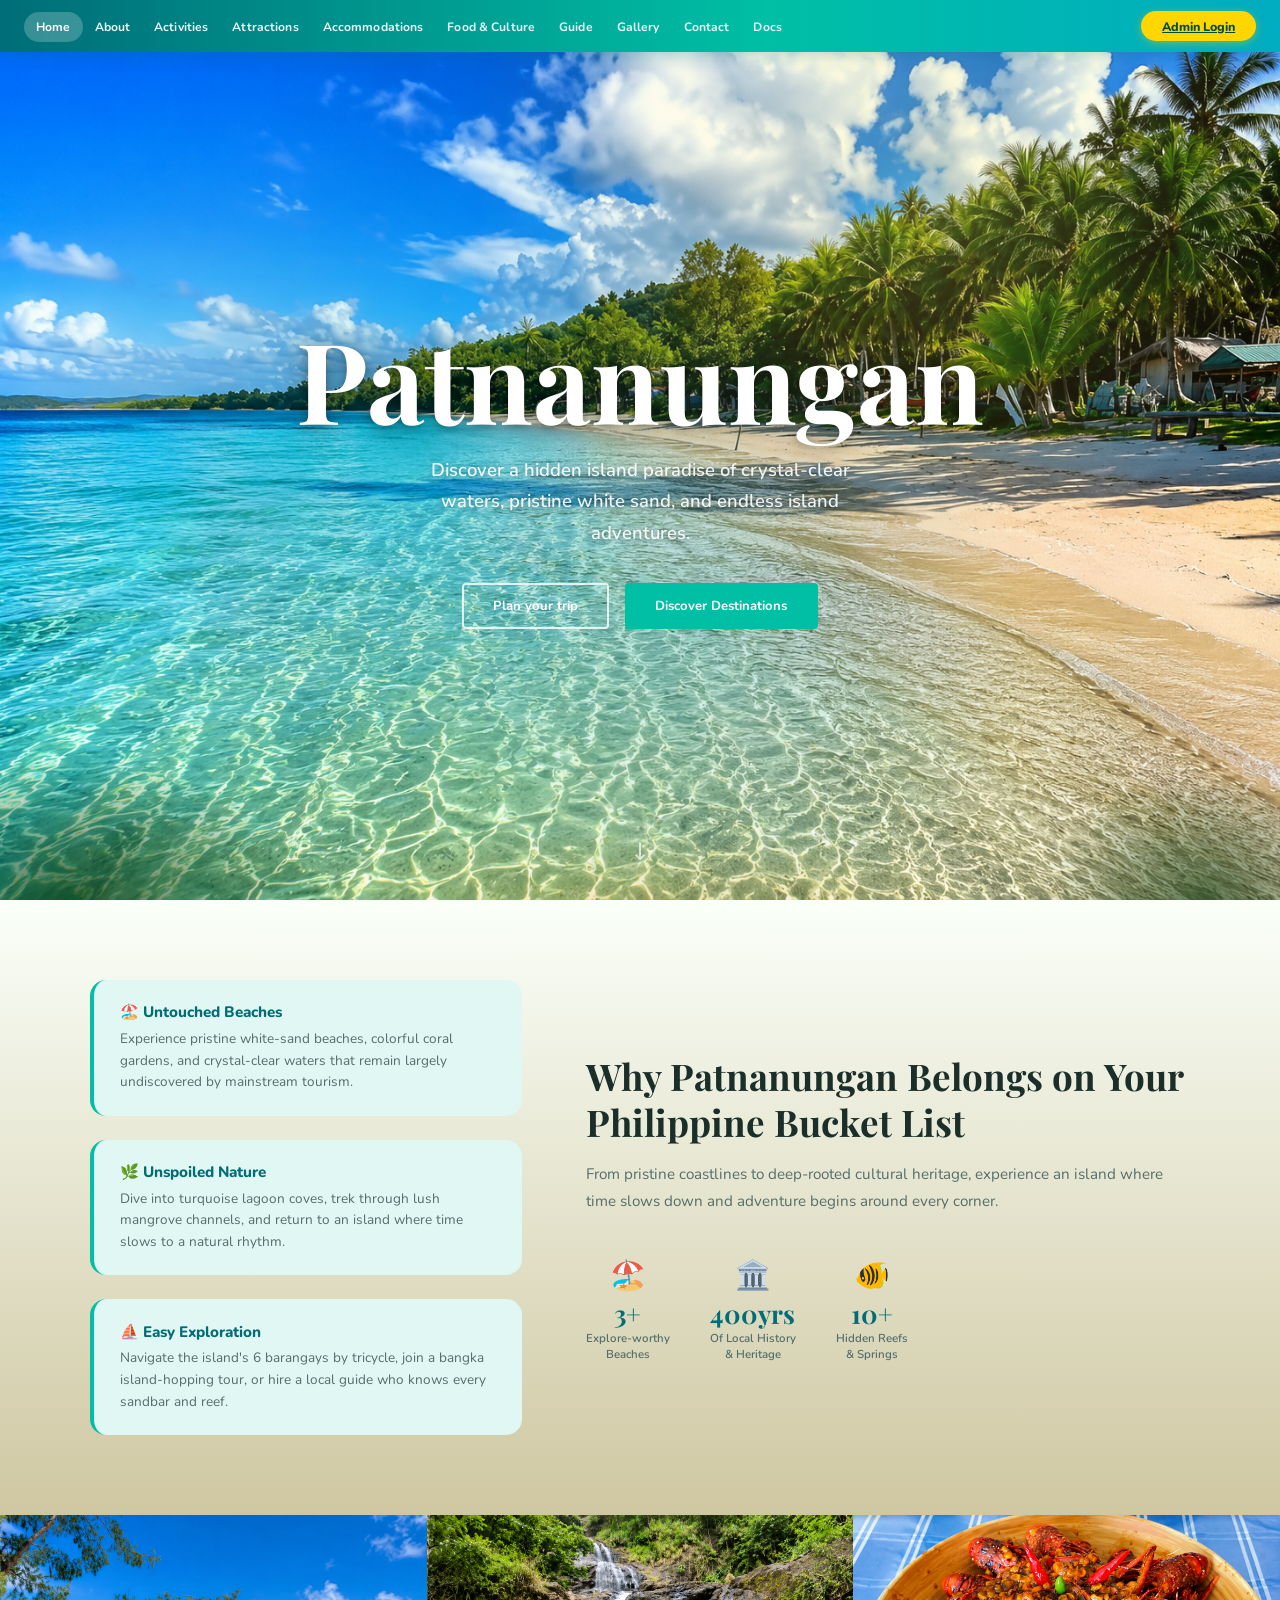
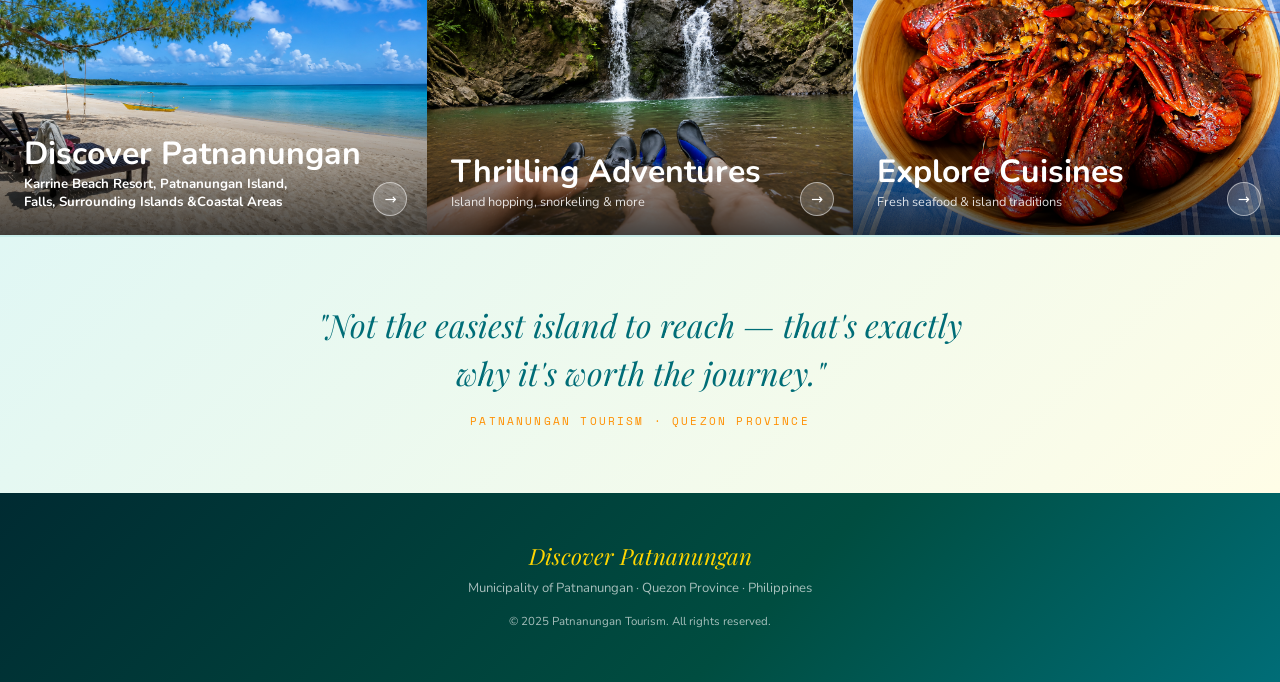
==== patnanungan_site/index.html @ b3466522 "first commit" ====
<!DOCTYPE html>
<html lang="en">
<head>
<meta charset="UTF-8">
<meta name="viewport" content="width=device-width, initial-scale=1.0">
<title>Discover Patnanungan — Island Paradise of Quezon</title>
<link rel="preconnect" href="https://fonts.googleapis.com">
<link href="https://fonts.googleapis.com/css2?family=Playfair+Display:ital,wght@0,400;0,700;1,400&family=Nunito:wght@400;600;700;800&family=Space+Mono:wght@400;700&display=swap" rel="stylesheet">
<link rel="stylesheet" href="css/style.css">
<style>
body { padding-top: 0; }

/* HERO */
.hero {
  position: relative; height: 100vh; min-height: 560px;
  overflow: hidden; display: flex; align-items: center; justify-content: center;
}
.hero-bg {
  position: absolute; inset: 0;
  background-image: url("assets/patnanunganheader.png");
  background-size: cover;
  background-position: center;
  background-repeat: no-repeat;
}
.hero-bg::before {
  content: ''; position: absolute; bottom: 0; left: 0; right: 0; height: 42%;
  background:
    radial-gradient(ellipse 28% 55% at 6% 100%, rgba(5,50,10,0.75) 0%, transparent 70%),
    radial-gradient(ellipse 18% 48% at 94% 100%, rgba(5,50,10,0.65) 0%, transparent 70%),
    radial-gradient(ellipse 50% 30% at 50% 100%, rgba(255,152,0,0.18) 0%, transparent 60%);
}
.hero-bg::after {
  content: ''; position: absolute; inset: 0;
  background:
    radial-gradient(circle at 72% 18%, rgba(255,230,100,0.28) 0%, transparent 38%),
    radial-gradient(circle at 28% 50%, rgba(0,200,180,0.15) 0%, transparent 42%),
    radial-gradient(circle at 55% 70%, rgba(0,150,220,0.20) 0%, transparent 35%);
}
.hero-content {
  position: relative; z-index: 2; text-align: center; color: #fff;
  padding: 2rem; margin-top: 52px;
}
.hero-content h1 {
  font-family: var(--ff-disp); font-size: clamp(3rem,9vw,7rem);
  font-weight: 700; line-height: 1; margin-bottom: 1.2rem;
  text-shadow: 0 4px 32px rgba(0,0,0,0.45), 0 2px 8px rgba(0,0,0,0.3);
}
.hero-content p {
  font-size: clamp(0.95rem,2vw,1.15rem); font-weight: 600;
  color: rgba(255,255,255,0.9); max-width: 480px;
  margin: 0 auto 2.2rem; line-height: 1.7;
  text-shadow: 0 1px 8px rgba(0,0,0,0.4);
}
.hero-btns { display: flex; gap: 1rem; justify-content: center; flex-wrap: wrap; }
.btn-outline {
  background: transparent; color: #fff; border: 2px solid rgba(255,255,255,0.8);
  font-family: var(--ff-body); font-weight: 700; font-size: 0.82rem;
  padding: 0.75rem 1.8rem; border-radius: 4px; cursor: pointer;
  text-decoration: none; display: inline-block; transition: background 0.2s;
}
.btn-outline:hover { background: rgba(255,255,255,0.15); }
.btn-fill {
  background: var(--primary); color: #fff; border: 2px solid var(--primary);
  font-family: var(--ff-body); font-weight: 700; font-size: 0.82rem;
  padding: 0.75rem 1.8rem; border-radius: 4px; cursor: pointer;
  text-decoration: none; display: inline-block; transition: background 0.2s, transform 0.2s;
}
.btn-fill:hover { background: #007a68; transform: translateY(-2px); }
.hero-arrow {
  position: absolute; bottom: 2rem; left: 50%; transform: translateX(-50%);
  z-index: 3; color: rgba(255,255,255,0.7); font-size: 1.5rem;
  animation: bounce 2s ease-in-out infinite;
}
@keyframes bounce { 0%,100%{transform:translateX(-50%) translateY(0)} 50%{transform:translateX(-50%) translateY(8px)} }

/* WHY SECTION */
.why-section { background: linear-gradient(180deg,#FAFFF9 0%,#cfc7a1 100%); padding: 5rem 2rem; }
.why-inner { max-width: 1100px; margin: 0 auto; display: grid; grid-template-columns: 1fr 1.4fr; gap: 4rem; align-items: center; }
@media(max-width:760px){.why-inner{grid-template-columns:1fr;}}
.why-features { display: flex; flex-direction: column; gap: 1.5rem; }
.why-feature {
  background: var(--primary-lt); border-radius: var(--r);
  padding: 1.4rem 1.6rem; border-left: 4px solid var(--primary);
  transition: transform 0.2s, box-shadow 0.2s;
}
.why-feature:hover { transform: translateX(4px); box-shadow: var(--shadow); }
.why-feature h4 { font-weight: 800; font-size: 0.95rem; color: var(--primary-dk); margin-bottom: 0.35rem; }
.why-feature p { font-size: 0.85rem; color: var(--muted); line-height: 1.6; }
.why-right h2 { font-family: var(--ff-disp); font-size: clamp(1.6rem,3.5vw,2.3rem); color: var(--text); margin-bottom: 1rem; line-height: 1.25; }
.why-right > p { font-size: 0.95rem; color: var(--muted); line-height: 1.8; margin-bottom: 2.5rem; }
.why-stats { display: flex; gap: 2.5rem; flex-wrap: wrap; }
.why-stat { text-align: center; }
.why-stat-icon { font-size: 1.8rem; margin-bottom: 0.4rem; }
.why-stat-num { font-family: var(--ff-disp); font-weight: 700; font-size: 1.6rem; color: var(--primary-dk); line-height: 1; }
.why-stat-lbl { font-size: 0.72rem; color: var(--muted); margin-top: 0.2rem; font-weight: 600; }

/* FEATURE CARDS ROW */
.feature-row { display: grid; grid-template-columns: repeat(3,1fr); }
@media(max-width:640px){.feature-row{grid-template-columns:1fr;}}
.feat-card { position: relative; overflow: hidden; aspect-ratio: 4/3; cursor: pointer; }
.feat-card:nth-child(1) .feat-bg { background: linear-gradient(160deg,#006994 0%,#00B4D8 100%); }
.feat-card:nth-child(2) .feat-bg { background: linear-gradient(160deg,#1B5E20 0%,#43A047 100%); }
.feat-card:nth-child(3) .feat-bg { background: linear-gradient(160deg,#E65100 0%,#FF8F00 100%); }
.feat-bg { position: absolute; inset: 0; display: flex; align-items: center; justify-content: center; font-size: 5rem; transition: transform 0.4s; }
.feat-card:hover .feat-bg { transform: scale(1.06); }
.feat-label { position: absolute; bottom: 0; left: 0; right: 0; padding: 2.5rem 1.5rem 1.5rem; background: linear-gradient(transparent,rgba(0,0,0,0.72)); color: #fff; }
.feat-label h3 { font-family: var(--ff-disp); font-size: 1.3rem; margin-bottom: 0.3rem; }
.feat-label p { font-size: 0.8rem; opacity: 0.85; }
.feat-arrow { position: absolute; bottom: 1.2rem; right: 1.2rem; width: 34px; height: 34px; background: rgba(255,255,255,0.2); border: 1px solid rgba(255,255,255,0.5); border-radius: 50%; display: flex; align-items: center; justify-content: center; font-size: 0.9rem; color: #fff; transition: background 0.2s; }
.feat-card:hover .feat-arrow { background: var(--primary); border-color: var(--primary); }

/* SLOGAN */
.slogan-band { background: linear-gradient(135deg,#E0F7F4 0%,#FFFDE7 100%); padding: 4rem 2rem; text-align: center; border-top: 2px solid var(--border); }
.slogan-band blockquote { font-family: var(--ff-disp); font-style: italic; font-size: clamp(1.3rem,3.5vw,2rem); color: var(--primary-dk); max-width: 680px; margin: 0 auto; line-height: 1.5; }
.slogan-band cite { display: block; margin-top: 1rem; font-family: var(--ff-mono); font-size: 0.68rem; letter-spacing: 0.2em; color: #FF8F00; font-style: normal; text-transform: uppercase; }
</style>
</head>
<body>

<nav>
  <ul class="nav-links" id="navLinks">
    <li><a href="index.html" class="active">Home</a></li>
    <li><a href="about.html">About</a></li>
    <li><a href="activities.html">Activities</a></li>
    <li><a href="attractions.html">Attractions</a></li>
    <li><a href="accommodations.html">Accommodations</a></li>
    <li><a href="culture-food.html">Food &amp; Culture</a></li>
    <li><a href="guide.html">Guide</a></li>
    <li><a href="gallery.html">Gallery</a></li>
    <li><a href="contact.html">Contact</a></li>
    <li><a href="docs.html">Docs</a></li>
  </ul>
  <a href="admin/login.html" class="nav-book">Admin Login</a>
  <button class="nav-toggle" id="navToggle" onclick="toggleNav()"><span></span><span></span><span></span></button>
</nav>

<!-- HERO -->
<div class="hero">
  <div class="hero-bg"></div>
  <div class="hero-content">
    <h1>Patnanungan</h1>
    <p>Discover a hidden island paradise of crystal-clear waters, pristine white sand, and endless island adventures.</p>
    <div class="hero-btns">
      <a href="guide.html" class="btn-outline">Plan your trip</a>
      <a href="attractions.html" class="btn-fill">Discover Destinations</a>
    </div>
  </div>
  <div class="hero-arrow">↓</div>
</div>

<!-- WHY VISIT -->
<div class="why-section">

  <div class="why-inner">
    <div class="why-features">
      <div class="why-feature">
        <h4>🏖️ Untouched Beaches</h4>
        <p>Experience pristine white-sand beaches, colorful coral gardens, and crystal-clear waters that remain largely undiscovered by mainstream tourism.</p>
      </div>
      <div class="why-feature">
        <h4>🌿 Unspoiled Nature</h4>
        <p>Dive into turquoise lagoon coves, trek through lush mangrove channels, and return to an island where time slows to a natural rhythm.</p>
      </div>
      <div class="why-feature">
        <h4>⛵ Easy Exploration</h4>
        <p>Navigate the island's 6 barangays by tricycle, join a bangka island-hopping tour, or hire a local guide who knows every sandbar and reef.</p>
      </div>
    </div>
    <div class="why-right">
      <h2>Why Patnanungan Belongs on Your Philippine Bucket List</h2>
      <p>From pristine coastlines to deep-rooted cultural heritage, experience an island where time slows down and adventure begins around every corner.</p>
      <div class="why-stats">
        <div class="why-stat">
          <div class="why-stat-icon">🏖️</div>
          <div class="why-stat-num">3+</div>
          <div class="why-stat-lbl">Explore-worthy<br>Beaches</div>
        </div>
        <div class="why-stat">
          <div class="why-stat-icon">🏛️</div>
          <div class="why-stat-num">400yrs</div>
          <div class="why-stat-lbl">Of Local History<br>&amp; Heritage</div>
        </div>
        <div class="why-stat">
          <div class="why-stat-icon">🐠</div>
          <div class="why-stat-num">10+</div>
          <div class="why-stat-lbl">Hidden Reefs<br>&amp; Springs</div>
        </div>
      </div>
    </div>
  </div>
</div>

<!-- FEATURE CARD ROW -->
<div class="feature-row">
  <a class="feat-card" href="attractions.html">
  <div class="feat-bg">
  <img src="assets/discover.png" alt="Discover Patnanungan" style="width: 100%; height: 100%; object-fit: cover;">
</div>
        <div class="feat-label"><h1>Discover Patnanungan</h1>
            <p><h5>Karrine Beach Resort, Patnanungan Island, 
                <br>Falls, Surrounding Islands &amp;Coastal Areas</h5></p>
        </div>
    <div class="feat-arrow">→</div>
  </a>
  <a class="feat-card" href="activities.html">
     <div class="feat-bg">
        <img src="assets/activity.png" alt="Activities in Patnanungan" style="width: 100%; height: 100%; object-fit: cover;">
     </div>
    <div class="feat-label"><h1>Thrilling Adventures</h1><p>Island hopping, snorkeling &amp; more</p></div>
    <div class="feat-arrow">→</div>
  </a>
  <a class="feat-card" href="culture-food.html">
    <div class="feat-bg">
        <img src="assets/cuisine.png" alt="Cuisines in Patnanungan" style="width: 100%; height: 100%; object-fit: cover;">
    </div>
    <div class="feat-label"><h1>Explore Cuisines</h1><p>Fresh seafood &amp; island traditions</p></div>
    <div class="feat-arrow">→</div>
  </a>
</div>

<!-- SLOGAN -->
<div class="slogan-band">
  <blockquote>"Not the easiest island to reach — that's exactly why it's worth the journey."</blockquote>
  <cite>Patnanungan Tourism · Quezon Province</cite>
</div>

<footer>
  <div class="f-brand">Discover Patnanungan</div>
  <p>Municipality of Patnanungan · Quezon Province · Philippines</p>
  <p style="margin-top:1rem;font-size:0.72rem;">© 2025 Patnanungan Tourism. All rights reserved.</p>
</footer>
<button class="back-top" id="backTop" onclick="scrollToTop()">↑</button>
<script src="css/main.js"></script>
</body>
</html>
---- patnanungan_site/css/style.css ----
/* ════════════════════════════════════════
   Discover Patnanungan — Shared Stylesheet
   Tropical Summer Theme
   ════════════════════════════════════════ */

/* ── TOKENS ─────────────────────────────── */
:root {
  --primary:   #00BFA5;
  --primary-dk:#006D77;
  --primary-lt:#E0F7F4;
  --primary-md:#80CBC4;
  --sky:       #29B6F6;
  --sun:       #FFD600;
  --coral:     #FF7043;
  --palm:      #33691E;
  --sand:      #FFFBF0;
  --white:     #FFFFFF;
  --text:      #1A2E2A;
  --muted:     #546E6A;
  --border:    #C8EDEA;
  --r:         16px;
  --r-sm:      10px;
  --shadow:    0 4px 24px rgba(0,191,165,0.13);
  --shadow-lg: 0 12px 40px rgba(0,191,165,0.18);
  --ff-disp:   'Playfair Display', Georgia, serif;
  --ff-body:   'Nunito', system-ui, sans-serif;
  --ff-mono:   'Space Mono', monospace;
}

/* ── RESET ──────────────────────────────── */
*, *::before, *::after { box-sizing: border-box; margin: 0; padding: 0; }
html { scroll-behavior: smooth; }
body {
  font-family: var(--ff-body);
  background: #FAFFF9;
  color: var(--text);
  overflow-x: hidden;
  padding-top: 52px;
}

/* ── NAVBAR ─────────────────────────────── */
nav {
  position: fixed; top: 0; left: 0; right: 0; z-index: 200;
  height: 52px;
  background: linear-gradient(90deg, #006D77 0%, #00BFA5 60%, #00ACC1 100%);
  display: flex; align-items: center;
  padding: 0 1.5rem;
  box-shadow: 0 2px 16px rgba(0,109,119,0.30);
}
.nav-links {
  display: flex; align-items: center;
  list-style: none; flex: 1; gap: 0;
}
.nav-links a {
  font-family: var(--ff-body); font-weight: 700; font-size: 0.76rem;
  color: rgba(255,255,255,0.92); text-decoration: none;
  padding: 0.42rem 0.75rem; border-radius: 20px;
  letter-spacing: 0.01em;
  transition: background 0.18s, color 0.18s;
  white-space: nowrap;
}
.nav-links a:hover, .nav-links a.active {
  background: rgba(255,255,255,0.22); color: #fff;
}
.nav-book {
  background: var(--sun); color: #004D40;
  font-family: var(--ff-body); font-weight: 800; font-size: 0.78rem;
  padding: 0.42rem 1.3rem; border-radius: 20px; border: none;
  cursor: pointer; white-space: nowrap; flex-shrink: 0;
  box-shadow: 0 2px 8px rgba(255,214,0,0.4);
  transition: background 0.18s, transform 0.18s;
}
.nav-book:hover { background: #FFF176; transform: translateY(-1px); }
.nav-toggle {
  display: none; background: none; border: none;
  cursor: pointer; flex-direction: column; gap: 5px; margin-left: 1rem;
}
.nav-toggle span { display: block; width: 22px; height: 2px; background: #fff; border-radius: 2px; }

/* ── PAGE HERO (inner pages) ────────────── */
.page-hero {
  background: linear-gradient(120deg, rgba(0,77,64,0.6) 0%, rgba(0,137,123,0.45) 45%, rgba(38,198,218,0.25) 100%), url('../assets/patnanunganheader.png');
  background-size: cover;
  background-position: center;
  background-repeat: no-repeat;
  color: #fff; padding: 5rem 2rem 4.5rem; text-align: center;
  position: relative; overflow: hidden;
}
.page-hero::after {
  content: '';
  position: absolute; bottom: -1px; left: 0; right: 0; height: 50px;
  background: #FAFFF9;
  clip-path: ellipse(55% 100% at 50% 100%);
}
.ph-tag {
  font-family: var(--ff-mono); font-size: 0.68rem; letter-spacing: 0.22em;
  color: rgba(255,255,255,0.75); text-transform: uppercase;
  margin-bottom: 1rem; display: block;
}
.page-hero h1 {
  font-family: var(--ff-disp); font-size: clamp(2rem, 5vw, 3.2rem);
  margin-bottom: 1rem; text-shadow: 0 2px 12px rgba(0,0,0,0.2);
}
.page-hero p {
  max-width: 580px; margin: 0 auto; opacity: 0.9;
  line-height: 1.7; font-weight: 600;
}

/* ── CONTENT LAYOUT ─────────────────────── */
.content-wrap { max-width: 1100px; margin: 0 auto; padding: 4rem 2rem; }
.two-col { display: grid; grid-template-columns: 1fr 1fr; gap: 3.5rem; align-items: start; }
@media(max-width:720px) { .two-col { grid-template-columns: 1fr; } }

h2.section-title {
  color: var(--text);
  padding: 1.5rem;
      font-family: var(--ff-disp);
}
h2.section-title span {
  color: var(--primary);
  padding: 1.5rem;
      font-family: var(--ff-disp);
}
h2.section-title span { color: var(--primary);  padding: "1.5rem";    font-family: var(--ff-disp); }
p.lead { font-size: 1.05rem;  padding: 1.5rem; }
p.body-text { font-size: 0.95rem; line-height: 1.8; color: var(--muted); margin-bottom: 1rem;  padding: 1.5rem; }

.divider {
  height: 3px;
  background: linear-gradient(90deg, transparent, var(--primary-md), var(--sun), var(--primary-md), transparent);
  margin: 3rem 0; border-radius: 2px;
}

/* ── CARDS ──────────────────────────────── */
.stat-grid { display: grid; grid-template-columns: 1fr 1fr; gap: 1rem; margin-top: 2rem; padding: 1.5rem }
.stat-box {
  background: #ffffff; border-radius: var(--r); padding: 1.5rem;
  text-align: center; border-top: 4px solid var(--primary); transition: transform 0.2s  ;
}
.stat-box:hover { transform: translateY(-4px); }
.stat-num { font-family: var(--ff-disp); font-size: 2rem; color: var(--primary); font-weight: 700; }
.stat-lbl { font-family: var(--ff-mono); font-size: 0.62rem; letter-spacing: 0.12em; color: var(--muted); text-transform: uppercase; margin-top: 0.3rem; }

.barangay-list { display: flex; flex-wrap: wrap; gap: 0.6rem; margin-top: 1.5rem; }
.barangay-tag { background: var(--primary); color: #fff; font-weight: 700; font-size: 0.78rem; padding: 0.4rem 1rem; border-radius: 20px; }

/* ── ATTRACTION CARDS ───────────────────── */
.attraction-card {
  background: #fff; border-radius: var(--r); overflow: hidden; margin-bottom: 2.5rem;
  box-shadow: var(--shadow); border: 1px solid var(--border);
  transition: transform 0.2s, box-shadow 0.2s;
}
.attraction-card:hover { transform: translateY(-4px); box-shadow: var(--shadow-lg); }
.attr-visual { height: 240px; display: flex; align-items: center; justify-content: center; font-size: 5rem; }
.attr-visual.beach1 { background: linear-gradient(135deg, #81D4FA, #0288D1); }
.attr-visual.beach2 { background: linear-gradient(135deg, #FFCC80, #F57C00); }
.attr-visual.beach3 { background: linear-gradient(135deg, #A5D6A7, #2E7D32); }
.attr-visual.coastal { background: linear-gradient(135deg, #B2EBF2, #0097A7); }
.attr-body { padding: 2rem; }
.attr-body h3 { font-family: var(--ff-disp); font-size: 1.5rem; color: var(--text); margin-bottom: 0.5rem; }
.attr-meta { font-family: var(--ff-mono); font-size: 0.68rem; color: var(--primary); letter-spacing: 0.1em; text-transform: uppercase; margin-bottom: 1rem; }
.attr-body p { font-size: 0.95rem; line-height: 1.8; color: var(--muted); margin-bottom: 1rem; }
.tag-row { display: flex; flex-wrap: wrap; gap: 0.5rem; }
.act-tag { background: var(--primary-lt); color: var(--primary-dk); font-size: 0.75rem; font-weight: 700; padding: 0.3rem 0.9rem; border-radius: 20px; border: 1px solid var(--primary-md); }

/* ── ACTIVITY GRID ──────────────────────── */
.act-grid { display: grid; grid-template-columns: repeat(auto-fit, minmax(220px, 1fr)); gap: 1.5rem; }
.act-card {
  background: #fff; border-radius: var(--r); padding: 2rem; text-align: center;
  border-bottom: 4px solid var(--primary); box-shadow: var(--shadow);
  transition: transform 0.2s, box-shadow 0.2s;
}
.act-card:hover { transform: translateY(-6px); box-shadow: var(--shadow-lg); }
.act-card .icon { font-size: 3rem; margin-bottom: 1rem; display: block; }
.act-card h3 { font-family: var(--ff-disp); font-size: 1.05rem; color: var(--text); margin-bottom: 0.8rem; }
.act-card p { font-size: 0.85rem; color: var(--muted); line-height: 1.6; }

/* ── TRAVEL / STEPS ─────────────────────── */
.step-list { list-style: none; counter-reset: steps; }
.step-list li {
  counter-increment: steps; padding: 1.4rem 1.4rem 1.4rem 4rem; position: relative;
  border-left: 3px solid var(--primary-md); margin-bottom: 1rem;
  background: #fff; border-radius: 0 var(--r) var(--r) 0;
  box-shadow: 0 2px 12px rgba(0,191,165,0.08);
}
.step-list li::before {
  content: counter(steps); position: absolute; left: -18px; top: 1.1rem;
  width: 34px; height: 34px; background: var(--primary); color: #fff;
  border-radius: 50%; display: flex; align-items: center; justify-content: center;
  font-family: var(--ff-mono); font-size: 0.78rem; font-weight: 700;
}
.step-list li strong { display: block; color: var(--primary-dk); margin-bottom: 0.3rem; font-size: 0.95rem; font-weight: 800; }
.step-list li span { font-size: 0.88rem; color: var(--muted); line-height: 1.6; }

.itinerary-day {
  background: linear-gradient(135deg, #006D77 0%, #00BFA5 100%);
  color: #fff; border-radius: var(--r); padding: 2rem; margin-bottom: 1.5rem;
  box-shadow: var(--shadow);
}
.itinerary-day h3 { font-family: var(--ff-disp); font-size: 1.1rem; margin-bottom: 1rem; color: var(--sun); }
.itinerary-day ul { list-style: none; }
.itinerary-day ul li { padding: 0.6rem 0; border-bottom: 1px solid rgba(255,255,255,0.15); font-size: 0.9rem; display: flex; gap: 1rem; }
.itinerary-day ul li .time { font-family: var(--ff-mono); color: rgba(255,255,255,0.75); font-size: 0.72rem; min-width: 70px; }

.warning-box {
  background: #FFF8E1; border-left: 5px solid #FFC107;
  border-radius: 0 var(--r) var(--r) 0; padding: 1.5rem; margin-top: 2rem;
}
.warning-box h4 { color: #E65100; font-family: var(--ff-mono); font-size: 0.78rem; letter-spacing: 0.1em; text-transform: uppercase; margin-bottom: 0.8rem; }
.warning-box ul { padding-left: 1.2rem; }
.warning-box ul li { font-size: 0.88rem; margin-bottom: 0.4rem; color: var(--muted); line-height: 1.5; }

/* ── ACCOMMODATIONS ─────────────────────── */
.accom-card {
  background: #fff; border: 1px solid var(--border); border-radius: var(--r);
  padding: 2rem; margin-bottom: 1.5rem;
  display: grid; grid-template-columns: 80px 1fr; gap: 1.5rem;
  box-shadow: var(--shadow); transition: box-shadow 0.2s, transform 0.2s;
}
.accom-card:hover { box-shadow: var(--shadow-lg); transform: translateY(-3px); }
.accom-icon { font-size: 3rem; text-align: center; padding-top: 0.3rem; }
.accom-card h3 { font-family: var(--ff-disp); font-size: 1.15rem; color: var(--text); margin-bottom: 0.4rem; }
.accom-card .price { font-family: var(--ff-mono); font-size: 0.75rem; color: var(--primary-dk); letter-spacing: 0.06em; margin-bottom: 0.6rem; }
.accom-card p { font-size: 0.88rem; color: var(--muted); line-height: 1.7; }
.facilities { display: flex; flex-wrap: wrap; gap: 0.4rem; margin-top: 0.8rem; }
.fac-tag { background: var(--primary-lt); color: var(--primary-dk); font-size: 0.72rem; font-weight: 700; padding: 0.25rem 0.8rem; border-radius: 20px; }
@media(max-width:640px) { .accom-card { grid-template-columns: 1fr; } }

/* ── CULTURE / FOOD ─────────────────────── */
.culture-grid { display: grid; grid-template-columns: repeat(auto-fit, minmax(240px, 1fr)); gap: 1.5rem; }
.culture-card {
  border-radius: var(--r); overflow: hidden; background: #fff;
  box-shadow: var(--shadow); transition: transform 0.2s, box-shadow 0.2s;
}
.culture-card:hover { transform: translateY(-5px); box-shadow: var(--shadow-lg); }
.culture-img { height: 130px; display: flex; align-items: center; justify-content: center; font-size: 4rem; }
.culture-img.c1 { background: linear-gradient(135deg, #81D4FA, #0288D1); }
.culture-img.c2 { background: linear-gradient(135deg, #A5D6A7, #2E7D32); }
.culture-img.c3 { background: linear-gradient(135deg, #FFD54F, #F57C00); }
.culture-img.c4 { background: linear-gradient(135deg, #FFD54F, #F57C00); }
.culture-body { padding: 1.5rem; }
.culture-body h3 { font-family: var(--ff-disp); font-size: 1.05rem; color: var(--text); margin-bottom: 0.6rem; }
.culture-body p { font-size: 0.85rem; color: var(--muted); line-height: 1.6; }

.food-grid { display: grid; grid-template-columns: repeat(auto-fit, minmax(200px, 1fr)); gap: 1.2rem; }
.food-card {
  background: #fff; border-radius: var(--r); padding: 1.8rem;
  border-top: 4px solid var(--coral); text-align: center;
  box-shadow: var(--shadow); transition: transform 0.2s, box-shadow 0.2s;
}
.food-card:hover { transform: translateY(-5px); box-shadow: var(--shadow-lg); }
.food-card .icon { font-size: 2.8rem; margin-bottom: 0.8rem; display: block; }
.food-card h3 { font-family: var(--ff-disp); font-size: 1rem; color: var(--text); margin-bottom: 0.5rem; }
.food-card p { font-size: 0.82rem; color: var(--muted); line-height: 1.5; }

.section-divider-label { text-align: center; margin: 4rem 0 2.5rem; position: relative; }
.section-divider-label::before { content: ''; position: absolute; top: 50%; left: 0; right: 0; height: 2px; background: var(--border); }
.section-divider-label span { position: relative; background: #FAFFF9; padding: 0.4rem 1.5rem; font-family: var(--ff-disp); font-size: 1.4rem; color: var(--primary-dk); font-style: italic; }

/* ── GALLERY ────────────────────────────── */
.gallery-tabs { display: flex; gap: 0.5rem; flex-wrap: wrap; margin-bottom: 2rem; }
.g-tab {
  font-family: var(--ff-body); font-weight: 700; font-size: 0.78rem;
  padding: 0.5rem 1.2rem; border-radius: 20px; cursor: pointer;
  background: #fff; color: var(--primary-dk); border: 2px solid var(--primary-md);
  transition: all 0.2s;
}
.g-tab.active, .g-tab:hover { background: var(--primary); color: #fff; border-color: var(--primary); }
.gallery-grid { display: grid; grid-template-columns: repeat(auto-fill, minmax(220px, 1fr)); gap: 1rem; }
.g-item {
  border-radius: var(--r); overflow: hidden; aspect-ratio: 4/3;
  display: flex; align-items: center; justify-content: center; font-size: 4rem;
  cursor: pointer; transition: transform 0.2s, box-shadow 0.2s;
  position: relative; box-shadow: var(--shadow);
}
.g-item:hover { transform: scale(1.05); box-shadow: 0 12px 36px rgba(0,0,0,0.2); }
.g-item .g-label {
  position: absolute; bottom: 0; left: 0; right: 0;
  background: linear-gradient(transparent, rgba(0,0,0,0.65));
  color: #fff; font-size: 0.78rem; font-weight: 700; padding: 1.5rem 0.8rem 0.6rem;
}
.g-b1{background:linear-gradient(135deg,#81D4FA,#0288D1);}
.g-b2{background:linear-gradient(135deg,#FFE082,#F57C00);}
.g-b3{background:linear-gradient(135deg,#A5D6A7,#2E7D32);}
.g-b4{background:linear-gradient(135deg,#CE93D8,#7B1FA2);}
.g-b5{background:linear-gradient(135deg,#FF8A65,#BF360C);}
.g-b6{background:linear-gradient(135deg,#80DEEA,#00838F);}
.g-b7{background:linear-gradient(135deg,#FFF59D,#F9A825);}
.g-b8{background:linear-gradient(135deg,#FFD54F,#FF8F00);}

/* ── CONTACT ────────────────────────────── */
.contact-grid { display: grid; grid-template-columns: 1fr 1fr; gap: 3rem; }
@media(max-width:720px) { .contact-grid { grid-template-columns: 1fr; } }
.contact-box {
  background: var(--primary-lt); border-radius: var(--r);
  padding: 2rem; margin-bottom: 1.5rem; border-top: 4px solid var(--primary);
}
.contact-box h3 { font-family: var(--ff-disp); font-size: 1.1rem; color: var(--text); margin-bottom: 1.2rem; }
.contact-item { display: flex; gap: 1rem; margin-bottom: 1.2rem; align-items: flex-start; }
.contact-item .ci-icon { font-size: 1.6rem; min-width: 36px; }
.contact-item strong { display: block; font-size: 0.78rem; color: var(--primary-dk); font-family: var(--ff-mono); letter-spacing: 0.05em; text-transform: uppercase; margin-bottom: 0.15rem; }
.contact-item span { font-size: 0.88rem; color: var(--muted); line-height: 1.5; }

/* ── FORMS ──────────────────────────────── */
.inquiry-form { background: #fff; border: 1px solid var(--border); border-radius: var(--r); padding: 2rem; box-shadow: var(--shadow); }
.inquiry-form h3 { font-family: var(--ff-disp); font-size: 1.15rem; color: var(--text); margin-bottom: 1.5rem; }
.form-group { margin-bottom: 1.2rem; }
.form-group label { display: block; font-family: var(--ff-mono); font-size: 0.7rem; letter-spacing: 0.08em; text-transform: uppercase; color: var(--muted); margin-bottom: 0.4rem; }
.form-group input, .form-group select, .form-group textarea {
  width: 100%; padding: 0.75rem 1rem; border: 2px solid var(--border);
  border-radius: var(--r-sm); font-family: var(--ff-body); font-size: 0.9rem;
  background: var(--primary-lt); color: var(--text); outline: none; transition: border-color 0.2s;
}
.form-group input:focus, .form-group select:focus, .form-group textarea:focus { border-color: var(--primary); background: #fff; }
.form-group textarea { resize: vertical; min-height: 110px; }
.submit-btn {
  width: 100%; padding: 0.9rem; background: var(--primary); color: #fff; border: none;
  border-radius: 50px; font-family: var(--ff-body); font-weight: 800; font-size: 0.88rem;
  letter-spacing: 0.04em; text-transform: uppercase; cursor: pointer;
  transition: background 0.2s, transform 0.2s;
  box-shadow: 0 4px 16px rgba(0,191,165,0.35);
}
.submit-btn:hover { background: #007a68; transform: translateY(-2px); }
.form-success { background: #E8F5E9; border: 2px solid #81C784; border-radius: 10px; padding: 1rem; text-align: center; font-size: 0.9rem; color: #2E7D32; font-weight: 700; margin-top: 1rem; display: none; }
.form-error-msg { color: #C62828; font-size: 0.82rem; margin-top: 0.4rem; display: none; }

.faq-item { border-bottom: 2px solid var(--border); }
.faq-q { padding: 1.2rem 0; cursor: pointer; display: flex; justify-content: space-between; align-items: center; font-weight: 700; color: var(--text); font-size: 0.95rem; }
.faq-q::after { content: '+'; font-size: 1.2rem; color: var(--primary); font-weight: 700; }
.faq-q.open::after { content: '−'; }
.faq-a { padding: 0 0 1.2rem; font-size: 0.88rem; color: var(--muted); line-height: 1.7; display: none; }

.social-links { display: flex; gap: 1rem; flex-wrap: wrap; margin-top: 1rem; }
.social-link { background: var(--primary); color: #fff; font-weight: 700; font-size: 0.78rem; padding: 0.6rem 1.4rem; border-radius: 20px; text-decoration: none; transition: transform 0.2s, background 0.2s; }
.social-link:hover { transform: translateY(-2px); background: #007a68; }

/* ── DOCS ───────────────────────────────── */
.doc-section { background: linear-gradient(180deg, #F0FFFE 0%, #E8FFF8 100%); padding: 4rem 2rem; }
.doc-section h2 { font-family: var(--ff-disp); font-size: 2rem; color: var(--primary-dk); text-align: center; margin-bottom: 0.5rem; }
.doc-sub { text-align: center; color: var(--muted); font-size: 0.9rem; margin-bottom: 3rem; }
.doc-grid { display: grid; grid-template-columns: repeat(auto-fit, minmax(240px, 1fr)); gap: 1.2rem; max-width: 1100px; margin: 0 auto; }
.doc-card { background: #fff; border-radius: var(--r); padding: 1.6rem; box-shadow: var(--shadow); border-top: 3px solid var(--primary); cursor: pointer; transition: transform 0.2s; }
.doc-card:hover { transform: translateY(-4px); }
.doc-num { font-family: var(--ff-mono); font-size: 0.7rem; color: var(--primary); letter-spacing: 0.1em; margin-bottom: 0.5rem; }
.doc-card h4 { font-family: var(--ff-disp); font-size: 1rem; color: var(--text); margin-bottom: 0.5rem; }
.doc-card p { font-size: 0.82rem; color: var(--muted); line-height: 1.5; }
.doc-modal-overlay { display: none; position: fixed; inset: 0; z-index: 600; background: rgba(0,0,0,0.6); align-items: flex-start; justify-content: center; padding: 2rem 1rem; overflow-y: auto; }
.doc-modal-overlay.open { display: flex; }
.doc-modal-box { background: #fff; border-radius: var(--r); padding: 2.5rem; width: 100%; max-width: 700px; margin: auto; box-shadow: 0 24px 64px rgba(0,0,0,0.2); position: relative; }
.doc-modal-box h3 { font-family: var(--ff-disp); font-size: 1.6rem; color: var(--primary-dk); margin-bottom: 1.5rem; }
.doc-modal-box .doc-body { font-size: 0.9rem; color: var(--muted); line-height: 1.8; }
.doc-modal-box .doc-body h4 { font-weight: 800; color: var(--text); margin: 1.2rem 0 0.4rem; font-size: 0.95rem; }
.doc-modal-box .doc-body ul { padding-left: 1.4rem; margin-bottom: 0.8rem; }
.doc-modal-box .doc-body ul li { margin-bottom: 0.3rem; }
.doc-modal-box .doc-body pre { background: #1e1e2e; color: #cdd6f4; padding: 1rem; border-radius: 8px; font-size: 0.78rem; overflow-x: auto; margin: 0.8rem 0; line-height: 1.6; }
.doc-modal-close { position: absolute; top: 1rem; right: 1.2rem; background: none; border: none; font-size: 1.5rem; cursor: pointer; color: var(--muted); }

/* ── FOOTER ─────────────────────────────── */
footer {
  background: linear-gradient(135deg, #002B32 0%, #004D40 60%, #006D77 100%);
  color: rgba(255,255,255,0.65); padding: 3rem 2rem; text-align: center;
}
footer .f-brand { font-family: var(--ff-disp); font-size: 1.4rem; color: var(--sun); margin-bottom: 0.5rem; font-style: italic; }
footer p { font-size: 0.82rem; margin-bottom: 0.3rem; }

/* ── BACK TO TOP ────────────────────────── */
.back-top {
  position: fixed; bottom: 2rem; right: 2rem; z-index: 90;
  background: var(--primary); color: #fff;
  width: 46px; height: 46px; border-radius: 50%;
  display: flex; align-items: center; justify-content: center;
  font-size: 1.2rem; cursor: pointer; border: none;
  box-shadow: 0 6px 20px rgba(0,191,165,0.4);
  opacity: 0; pointer-events: none;
  transition: opacity 0.3s, transform 0.2s;
}
.back-top.visible { opacity: 1; pointer-events: auto; }
.back-top:hover { transform: translateY(-3px); }

/* ── RESPONSIVE ─────────────────────────── */
@media(max-width:900px) {
  .nav-links {
    display: none; flex-direction: column;
    position: absolute; top: 52px; left: 0; right: 0;
    background: linear-gradient(135deg, #006D77, #00BFA5);
    padding: 1rem; gap: 0.3rem;
    box-shadow: 0 8px 24px rgba(0,0,0,0.2);
  }
  .nav-links.open { display: flex; }
  .nav-links a { padding: 0.6rem 1rem; border-radius: 8px; }
  .nav-toggle { display: flex; }
}
@media(max-width:640px) {
  .accom-card { grid-template-columns: 1fr; }
}
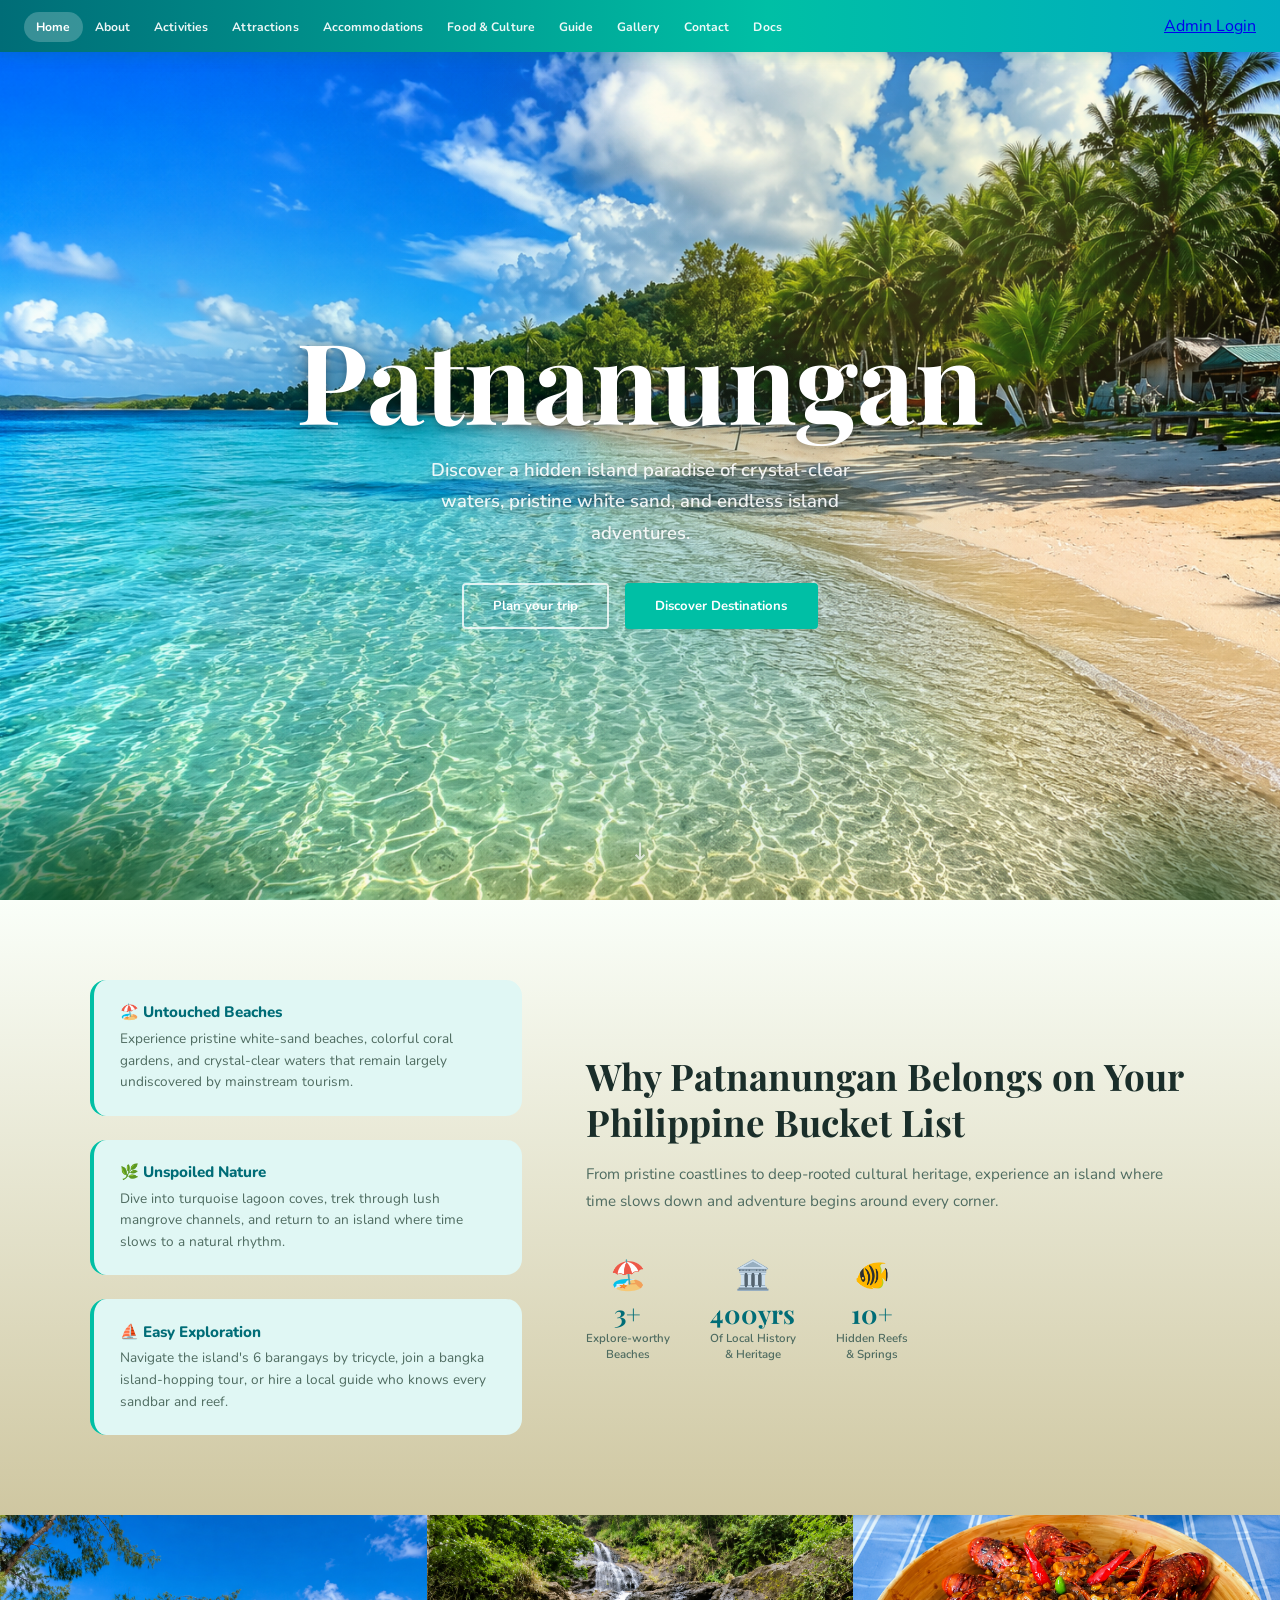
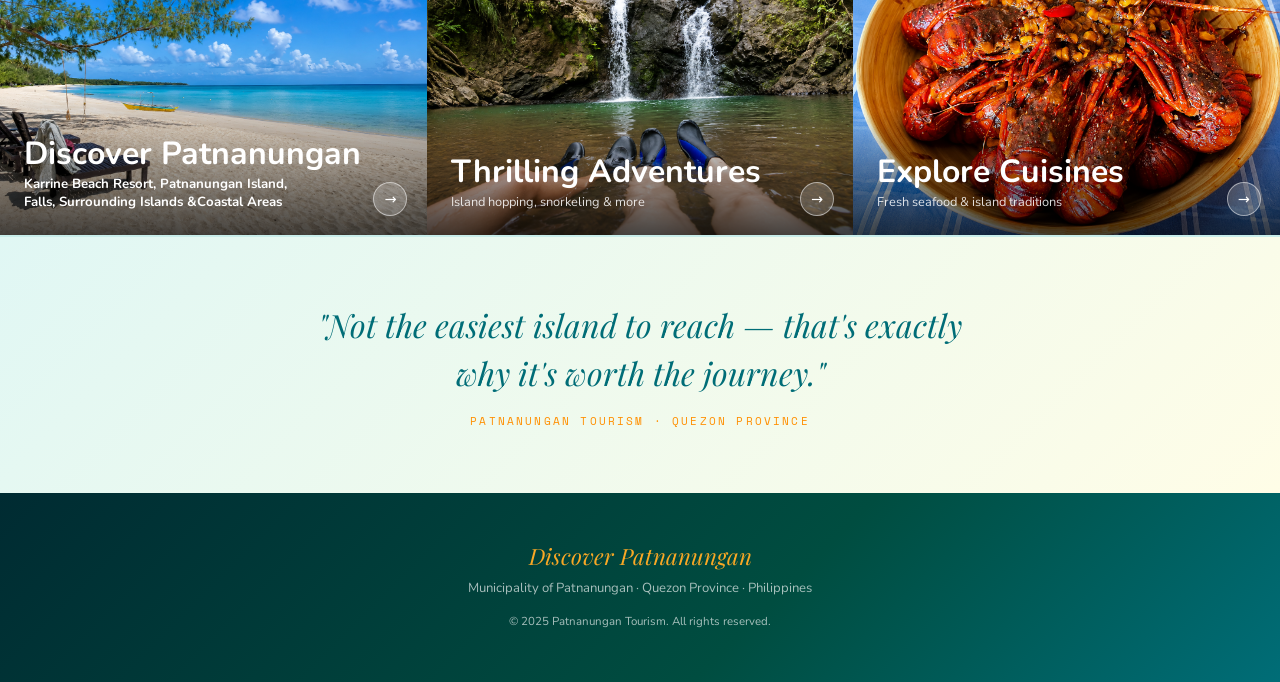
==== commit e52d3b0f: "Add initial implementation of Patnanungan Tourism Portal - Create config.php for database configurat" ====
--- a/patnanungan_site/index.html
+++ b/patnanungan_site/index.html
@@ -130,7 +130,7 @@
     <li><a href="contact.html">Contact</a></li>
     <li><a href="docs.html">Docs</a></li>
   </ul>
-  <a href="admin/login.html" class="nav-book">Admin Login</a>
+ <a href="http://patnanungan_site.local:8080/admin_login.php">Admin Login</a>
   <button class="nav-toggle" id="navToggle" onclick="toggleNav()"><span></span><span></span><span></span></button>
 </nav>
 
--- a/patnanungan_site/css/style.css
+++ b/patnanungan_site/css/style.css
@@ -5,26 +5,37 @@
 
 /* ── TOKENS ─────────────────────────────── */
 :root {
-  --primary:   #00BFA5;
-  --primary-dk:#006D77;
-  --primary-lt:#E0F7F4;
-  --primary-md:#80CBC4;
-  --sky:       #29B6F6;
-  --sun:       #FFD600;
-  --coral:     #FF7043;
-  --palm:      #33691E;
-  --sand:      #FFFBF0;
-  --white:     #FFFFFF;
-  --text:      #1A2E2A;
-  --muted:     #546E6A;
-  --border:    #C8EDEA;
-  --r:         16px;
-  --r-sm:      10px;
-  --shadow:    0 4px 24px rgba(0,191,165,0.13);
-  --shadow-lg: 0 12px 40px rgba(0,191,165,0.18);
-  --ff-disp:   'Playfair Display', Georgia, serif;
-  --ff-body:   'Nunito', system-ui, sans-serif;
-  --ff-mono:   'Space Mono', monospace;
+  --primary:    #00BFA5;
+  --primary-dk: #006D77;
+  --primary-lt: #E0F7F4;
+  --primary-md: #80CBC4;
+  --sky:        #29B6F6;
+  --sky-lt:     #E1F5FE;
+  --sky-dk:     #0277BD;
+  --sun:        #F9A825;
+  --sun-lt:     #FFF8E1;
+  --sun-dk:     #E65100;
+  --coral:      #FF7043;
+  --coral-lt:   #FBE9E7;
+  --coral-dk:   #BF360C;
+  --palm:       #43A047;
+  --palm-lt:    #E8F5E9;
+  --palm-dk:    #1B5E20;
+  --violet:     #7E57C2;
+  --violet-lt:  #EDE7F6;
+  --violet-dk:  #4527A0;
+  --sand:       #FFFDF4;
+  --white:      #FFFFFF;
+  --text:       #1A2E2A;
+  --muted:      #4E6B60;
+  --border:     #C8EDEA;
+  --r:          16px;
+  --r-sm:       10px;
+  --shadow:     0 4px 24px rgba(0,191,165,0.13);
+  --shadow-lg:  0 12px 40px rgba(0,191,165,0.18);
+  --ff-disp:    'Playfair Display', Georgia, serif;
+  --ff-body:    'Nunito', system-ui, sans-serif;
+  --ff-mono:    'Space Mono', monospace;
 }
 
 /* ── RESET ──────────────────────────────── */
@@ -32,7 +43,7 @@
 html { scroll-behavior: smooth; }
 body {
   font-family: var(--ff-body);
-  background: #FAFFF9;
+  background: var(--sand);
   color: var(--text);
   overflow-x: hidden;
   padding-top: 52px;
@@ -67,7 +78,7 @@
   font-family: var(--ff-body); font-weight: 800; font-size: 0.78rem;
   padding: 0.42rem 1.3rem; border-radius: 20px; border: none;
   cursor: pointer; white-space: nowrap; flex-shrink: 0;
-  box-shadow: 0 2px 8px rgba(255,214,0,0.4);
+  box-shadow: 0 2px 8px rgba(249,168,37,0.4);
   transition: background 0.18s, transform 0.18s;
 }
 .nav-book:hover { background: #FFF176; transform: translateY(-1px); }
@@ -77,29 +88,30 @@
 }
 .nav-toggle span { display: block; width: 22px; height: 2px; background: #fff; border-radius: 2px; }
 
-/* ── PAGE HERO (inner pages) ────────────── */
+/* ── PAGE HERO ──────────────────────────── */
 .page-hero {
-  background: linear-gradient(120deg, rgba(0,77,64,0.6) 0%, rgba(0,137,123,0.45) 45%, rgba(38,198,218,0.25) 100%), url('../assets/patnanunganheader.png');
+  background: linear-gradient(120deg, rgba(0,77,64,0.65) 0%, rgba(0,137,123,0.5) 45%, rgba(38,198,218,0.3) 100%), url('../assets/patnanunganheader.png');
   background-size: cover;
   background-position: center;
   background-repeat: no-repeat;
-  color: #fff; padding: 5rem 2rem 4.5rem; text-align: center;
+  color: #fff; padding: 6rem 2rem 5.5rem; text-align: center;
   position: relative; overflow: hidden;
 }
 .page-hero::after {
   content: '';
   position: absolute; bottom: -1px; left: 0; right: 0; height: 50px;
-  background: #FAFFF9;
+  background: var(--sand);
   clip-path: ellipse(55% 100% at 50% 100%);
 }
 .ph-tag {
   font-family: var(--ff-mono); font-size: 0.68rem; letter-spacing: 0.22em;
-  color: rgba(255,255,255,0.75); text-transform: uppercase;
+  color: rgba(255,255,255,0.72); text-transform: uppercase;
   margin-bottom: 1rem; display: block;
 }
 .page-hero h1 {
   font-family: var(--ff-disp); font-size: clamp(2rem, 5vw, 3.2rem);
-  margin-bottom: 1rem; text-shadow: 0 2px 12px rgba(0,0,0,0.2);
+  margin-bottom: 1rem; text-shadow: 0 2px 12px rgba(0,0,0,0.22);
+  font-style: italic;
 }
 .page-hero p {
   max-width: 580px; margin: 0 auto; opacity: 0.9;
@@ -107,51 +119,179 @@
 }
 
 /* ── CONTENT LAYOUT ─────────────────────── */
-.content-wrap { max-width: 1100px; margin: 0 auto; padding: 4rem 2rem; }
-.two-col { display: grid; grid-template-columns: 1fr 1fr; gap: 3.5rem; align-items: start; }
+.content-wrap { max-width: 1100px; margin: 0 auto; padding: 4rem 2rem 5rem; }
+.two-col { display: grid; grid-template-columns: 1fr 1fr; gap: 3rem; align-items: start; }
 @media(max-width:720px) { .two-col { grid-template-columns: 1fr; } }
 
+/* ── SECTION TITLES ─────────────────────── */
 h2.section-title {
+  font-family: var(--ff-disp);
+  font-size: 1.6rem;
   color: var(--text);
-  padding: 1.5rem;
-      font-family: var(--ff-disp);
-}
-h2.section-title span {
-  color: var(--primary);
-  padding: 1.5rem;
-      font-family: var(--ff-disp);
-}
-h2.section-title span { color: var(--primary);  padding: "1.5rem";    font-family: var(--ff-disp); }
-p.lead { font-size: 1.05rem;  padding: 1.5rem; }
-p.body-text { font-size: 0.95rem; line-height: 1.8; color: var(--muted); margin-bottom: 1rem;  padding: 1.5rem; }
-
+  margin-bottom: 1.2rem;
+  font-weight: 700;
+}
+h2.section-title span { color: var(--primary); }
+
+p.body-text {
+  font-size: 0.95rem;
+  line-height: 1.85;
+  color: var(--muted);
+  margin-bottom: 1rem;
+}
+
+/* ── TROPICAL DIVIDER ───────────────────── */
 .divider {
-  height: 3px;
-  background: linear-gradient(90deg, transparent, var(--primary-md), var(--sun), var(--primary-md), transparent);
+  height: 4px;
+  background: linear-gradient(90deg, transparent, var(--primary-md), var(--sun), var(--coral), var(--sky), var(--primary-md), transparent);
   margin: 3rem 0; border-radius: 2px;
 }
 
-/* ── CARDS ──────────────────────────────── */
-.stat-grid { display: grid; grid-template-columns: 1fr 1fr; gap: 1rem; margin-top: 2rem; padding: 1.5rem }
+/* ── HISTORY CARD ───────────────────────── */
+.about-history-card {
+  background: #E0F2F1;
+  border-left: 4px solid var(--primary);
+  border-radius: 0 var(--r) var(--r) 0;
+  padding: 1.8rem 1.6rem;
+}
+.about-history-card .section-title { margin-bottom: 1rem; }
+
+/* ── STAT GRID ──────────────────────────── */
+.stat-grid { display: grid; grid-template-columns: 1fr 1fr; gap: 1rem; margin-top: 0.5rem; }
 .stat-box {
-  background: #ffffff; border-radius: var(--r); padding: 1.5rem;
-  text-align: center; border-top: 4px solid var(--primary); transition: transform 0.2s  ;
+  border-radius: var(--r); padding: 1.4rem 1rem;
+  text-align: center; border-top: 4px solid;
+  transition: transform 0.2s;
 }
 .stat-box:hover { transform: translateY(-4px); }
-.stat-num { font-family: var(--ff-disp); font-size: 2rem; color: var(--primary); font-weight: 700; }
-.stat-lbl { font-family: var(--ff-mono); font-size: 0.62rem; letter-spacing: 0.12em; color: var(--muted); text-transform: uppercase; margin-top: 0.3rem; }
-
-.barangay-list { display: flex; flex-wrap: wrap; gap: 0.6rem; margin-top: 1.5rem; }
-.barangay-tag { background: var(--primary); color: #fff; font-weight: 700; font-size: 0.78rem; padding: 0.4rem 1rem; border-radius: 20px; }
-
-/* ── ATTRACTION CARDS ───────────────────── */
-.attraction-card {
-  background: #fff; border-radius: var(--r); overflow: hidden; margin-bottom: 2.5rem;
-  box-shadow: var(--shadow); border: 1px solid var(--border);
-  transition: transform 0.2s, box-shadow 0.2s;
+.stat-teal  { background: var(--primary-lt); border-color: var(--primary); }
+.stat-sun   { background: var(--sun-lt);     border-color: var(--sun); }
+.stat-coral { background: var(--coral-lt);   border-color: var(--coral); }
+.stat-sky   { background: var(--sky-lt);     border-color: var(--sky); }
+
+.stat-num {
+  font-family: var(--ff-disp); font-size: 1.9rem; font-weight: 700;
+}
+.stat-teal  .stat-num { color: var(--primary-dk); }
+.stat-sun   .stat-num { color: var(--sun-dk); }
+.stat-coral .stat-num { color: var(--coral-dk); }
+.stat-sky   .stat-num { color: var(--sky-dk); }
+
+.stat-lbl {
+  font-family: var(--ff-mono); font-size: 0.62rem; letter-spacing: 0.12em;
+  color: var(--muted); text-transform: uppercase; margin-top: 0.3rem;
+}
+
+/* ── BARANGAY TAGS ──────────────────────── */
+.barangay-list { display: flex; flex-wrap: wrap; gap: 0.55rem; margin-top: 0.8rem; }
+.barangay-tag {
+  font-weight: 700; font-size: 0.78rem;
+  padding: 0.38rem 1rem; border-radius: 20px;
+}
+.bt-teal   { background: var(--primary-lt); color: var(--primary-dk); }
+.bt-sun    { background: var(--sun-lt);     color: var(--sun-dk); }
+.bt-palm   { background: var(--palm-lt);    color: var(--palm-dk); }
+.bt-sky    { background: var(--sky-lt);     color: var(--sky-dk); }
+.bt-coral  { background: var(--coral-lt);   color: var(--coral-dk); }
+.bt-violet { background: var(--violet-lt);  color: var(--violet-dk); }
+
+/* ── SECTION BANNER IMAGE ───────────────── */
+.section-banner-img {
+  width: 100%;
+  height: 220px;
+  object-fit: cover;
+  border-radius: var(--r);
+  display: block;
+  margin-bottom: 1.5rem;
+}
+
+/* Fallback placeholder shown when image is missing */
+.section-banner-placeholder {
+  display: none;
+  width: 100%;
+  height: 220px;
+  border-radius: var(--r);
+  margin-bottom: 1.5rem;
+  align-items: center;
+  justify-content: center;
+  border: 2px dashed;
+}
+.geo-placeholder { background: #E0F7FA; border-color: #00ACC1; }
+.liv-placeholder { background: var(--sun-lt); border-color: var(--sun); }
+.sbp-inner {
+  display: flex; flex-direction: column; align-items: center; gap: 0.5rem;
+  text-align: center;
+}
+.sbp-inner span {
+  font-family: var(--ff-mono); font-size: 0.7rem; letter-spacing: 0.08em;
+  text-transform: uppercase; color: var(--muted);
+}
+.sbp-inner code {
+  font-family: var(--ff-mono); font-size: 0.68rem;
+  background: rgba(0,0,0,0.06); padding: 0.2rem 0.6rem; border-radius: 6px;
+  color: var(--primary-dk);
+}
+
+/* ── GEOGRAPHY CARDS ────────────────────── */
+.geo-card-grid {
+  display: grid; grid-template-columns: repeat(auto-fit, minmax(220px, 1fr));
+  gap: 1rem; margin-bottom: 0.5rem;
+}
+.geo-card {
+  border-radius: var(--r-sm); padding: 1.1rem 1.2rem;
+  border-top: 3px solid;
+}
+.gc-ocean  { background: #E0F7FA; border-color: #00ACC1; }
+.gc-forest { background: var(--palm-lt); border-color: var(--palm); }
+.gc-beach  { background: var(--coral-lt); border-color: var(--coral); }
+.gc-farm   { background: var(--sun-lt); border-color: var(--sun); }
+
+.gc-label {
+  font-family: var(--ff-mono); font-size: 0.62rem; letter-spacing: 0.12em;
+  text-transform: uppercase; font-weight: 700; margin-bottom: 0.5rem;
+}
+.gc-ocean  .gc-label { color: #006064; }
+.gc-forest .gc-label { color: var(--palm-dk); }
+.gc-beach  .gc-label { color: var(--coral-dk); }
+.gc-farm   .gc-label { color: var(--sun-dk); }
+
+.geo-card p { font-size: 0.85rem; line-height: 1.7; color: var(--muted); }
+
+/* ── LIVELIHOOD CARDS ───────────────────── */
+.liv-card {
+  border-radius: 0 var(--r) var(--r) 0;
+  border-left: 4px solid;
+  padding: 1.6rem 1.5rem;
+}
+.lc-teal { background: var(--primary-lt); border-color: var(--primary); }
+.lc-sun  { background: var(--sun-lt);     border-color: var(--sun); }
+
+.liv-card-title {
+  font-family: var(--ff-disp); font-size: 1.05rem; font-weight: 700;
+  margin-bottom: 0.8rem;
+}
+.lc-teal .liv-card-title { color: var(--primary-dk); }
+.lc-sun  .liv-card-title { color: var(--sun-dk); }
+
+/* ── CARDS (shared) ─────────────────────── */
+.attr-visual {
+  height: 260px; display: flex; align-items: center; justify-content: center;
+  font-size: 6rem; overflow: visible !important; cursor: zoom-in;
+  position: relative; z-index: 0;
+}
+.attraction-card { overflow: visible !important; }
+.attr-visual img {
+  width: 100%; height: 100%; object-fit: cover;
+  transition: transform 0.35s ease, box-shadow 0.35s ease;
+  transform-origin: center center; position: relative; z-index: 0;
+}
+.attr-visual:hover img {
+  transform: scale(1.3);
+  box-shadow: 0 24px 60px rgba(26,74,107,0.45);
+  z-index: 999; border-radius: 8px;
 }
 .attraction-card:hover { transform: translateY(-4px); box-shadow: var(--shadow-lg); }
-.attr-visual { height: 240px; display: flex; align-items: center; justify-content: center; font-size: 5rem; }
+.attr-visual { height: 240px; }
 .attr-visual.beach1 { background: linear-gradient(135deg, #81D4FA, #0288D1); }
 .attr-visual.beach2 { background: linear-gradient(135deg, #FFCC80, #F57C00); }
 .attr-visual.beach3 { background: linear-gradient(135deg, #A5D6A7, #2E7D32); }
@@ -233,7 +373,27 @@
   box-shadow: var(--shadow); transition: transform 0.2s, box-shadow 0.2s;
 }
 .culture-card:hover { transform: translateY(-5px); box-shadow: var(--shadow-lg); }
-.culture-img { height: 130px; display: flex; align-items: center; justify-content: center; font-size: 4rem; }
+.culture-img {
+  width: 100%;
+  height: 160px;
+  overflow: hidden;
+  border-radius: var(--r) var(--r) 0 0;
+  background: #eafaf7;
+  display: block;
+}
+
+.culture-img img {
+  width: 100%;
+  height: 100%;
+  object-fit: cover;
+  display: block;
+}
+
+.culture-body {
+  padding: 1.2rem 1.3rem;
+  background: #fff;
+  border-radius: 0 0 var(--r) var(--r);
+}
 .culture-img.c1 { background: linear-gradient(135deg, #81D4FA, #0288D1); }
 .culture-img.c2 { background: linear-gradient(135deg, #A5D6A7, #2E7D32); }
 .culture-img.c3 { background: linear-gradient(135deg, #FFD54F, #F57C00); }
@@ -255,7 +415,7 @@
 
 .section-divider-label { text-align: center; margin: 4rem 0 2.5rem; position: relative; }
 .section-divider-label::before { content: ''; position: absolute; top: 50%; left: 0; right: 0; height: 2px; background: var(--border); }
-.section-divider-label span { position: relative; background: #FAFFF9; padding: 0.4rem 1.5rem; font-family: var(--ff-disp); font-size: 1.4rem; color: var(--primary-dk); font-style: italic; }
+.section-divider-label span { position: relative; background: var(--sand); padding: 0.4rem 1.5rem; font-family: var(--ff-disp); font-size: 1.4rem; color: var(--primary-dk); font-style: italic; }
 
 /* ── GALLERY ────────────────────────────── */
 .gallery-tabs { display: flex; gap: 0.5rem; flex-wrap: wrap; margin-bottom: 2rem; }
@@ -392,4 +552,673 @@
 }
 @media(max-width:640px) {
   .accom-card { grid-template-columns: 1fr; }
+  .geo-card-grid { grid-template-columns: 1fr 1fr; }
+}
+@media(max-width:480px) {
+  .geo-card-grid { grid-template-columns: 1fr; }
+}
+
+/* ── ACTIVITY CARD IMAGE SLOTS ───────────── */
+.act-card {
+  padding: 0;
+  overflow: hidden;
+  display: flex;
+  flex-direction: column;
+}
+.act-img-wrap {
+  width: 100%;
+  height: 180px;
+  overflow: hidden;
+  position: relative;
+  flex-shrink: 0;
+}
+.act-img {
+  width: 100%;
+  height: 100%;
+  object-fit: cover;
+  display: block;
+  transition: transform 0.4s ease;
+}
+.act-card:hover .act-img { transform: scale(1.06); }
+.act-img-fallback {
+  display: none;
+  width: 100%;
+  height: 100%;
+  align-items: center;
+  justify-content: center;
+}
+.act-icon-bg { font-size: 3.5rem; }
+.act-body {
+  padding: 1.5rem 1.6rem 1.8rem;
+  flex: 1;
+}
+.act-body h3 {
+  font-family: var(--ff-disp);
+  font-size: 1.05rem;
+  color: var(--text);
+  margin-bottom: 0.7rem;
+}
+.act-body p {
+  font-size: 0.85rem;
+  color: var(--muted);
+  line-height: 1.7;
+}
+
+/* ── ACTIVITY CARD TWO-TONE COLORS ───────── */
+.act-card { padding: 2rem; text-align: center; border-radius: var(--r); border-bottom: 4px solid; box-shadow: var(--shadow); transition: transform 0.2s, box-shadow 0.2s; }
+.act-card:hover { transform: translateY(-6px); box-shadow: var(--shadow-lg); }
+.act-card .icon { font-size: 3rem; margin-bottom: 1rem; display: block; }
+.act-card h3 { font-family: var(--ff-disp); font-size: 1.05rem; margin-bottom: 0.8rem; font-weight: 700; }
+.act-card p  { font-size: 0.85rem; line-height: 1.7; }
+
+.act-ocean  { background: #E0F7FA; border-color: #00ACC1; }
+.act-ocean  h3 { color: #006064; } .act-ocean  p { color: #006064; opacity: 0.8; }
+
+.act-sky    { background: #E1F5FE; border-color: #29B6F6; }
+.act-sky    h3 { color: #01579B; } .act-sky    p { color: #01579B; opacity: 0.8; }
+
+.act-teal   { background: #E0F2F1; border-color: #00BFA5; }
+.act-teal   h3 { color: #004D40; } .act-teal   p { color: #004D40; opacity: 0.8; }
+
+.act-palm   { background: #E8F5E9; border-color: #43A047; }
+.act-palm   h3 { color: #1B5E20; } .act-palm   p { color: #1B5E20; opacity: 0.8; }
+
+.act-sun    { background: #FFF8E1; border-color: #F9A825; }
+.act-sun    h3 { color: #E65100; } .act-sun    p { color: #E65100; opacity: 0.8; }
+
+.act-violet { background: #EDE7F6; border-color: #7E57C2; }
+.act-violet h3 { color: #4527A0; } .act-violet p { color: #4527A0; opacity: 0.8; }
+
+.act-coral  { background: #FBE9E7; border-color: #FF7043; }
+.act-coral  h3 { color: #BF360C; } .act-coral  p { color: #BF360C; opacity: 0.8; }
+
+.act-pink   { background: #FCE4EC; border-color: #E91E63; }
+.act-pink   h3 { color: #880E4F; } .act-pink   p { color: #880E4F; opacity: 0.8; }
+
+/* ── ACTIVITY CARD — IMAGE ON TOP LAYOUT ─── */
+.act-card {
+  background: #fff;
+  border-radius: var(--r);
+  overflow: hidden;
+  box-shadow: var(--shadow);
+  border-bottom: 4px solid;
+  transition: transform 0.2s, box-shadow 0.2s;
+  display: flex;
+  flex-direction: column;
+  padding: 0;
+}
+.act-card:hover { transform: translateY(-6px); box-shadow: var(--shadow-lg); }
+
+.act-img-area {
+  width: 100%;
+  height: 160px;
+  overflow: hidden;
+  position: relative;
+  flex-shrink: 0;
+}
+.act-img-area img {
+  width: 100%;
+  height: 100%;
+  object-fit: cover;
+  display: block;
+  transition: transform 0.4s ease;
+}
+.act-card:hover .act-img-area img { transform: scale(1.06); }
+
+.act-emoji-fallback {
+  display: none;
+  width: 100%;
+  height: 100%;
+  align-items: center;
+  justify-content: center;
+  font-size: 3.5rem;
+}
+
+
+.act-body {
+  padding: 1.3rem 1.4rem 1.6rem;
+  flex: 1;
+}
+.act-body h3 {
+  font-family: var(--ff-disp);
+  font-size: 1.05rem;
+  font-weight: 700;
+  margin-bottom: 0.6rem;
+}
+.act-body p {
+  font-size: 0.85rem;
+  line-height: 1.7;
+}
+
+/* two-tone per card */
+.act-ocean  { border-color: #00ACC1; }
+.act-ocean  .act-emoji-fallback { background: #E0F7FA; }
+.act-ocean  .act-ocean  .act-body h3  { color: #006064; }
+.act-ocean  .act-body p   { color: #4E6B60; }
+
+.act-sky    { border-color: #29B6F6; }
+.act-sky    .act-emoji-fallback { background: #E1F5FE; }
+.act-sky    .act-sky    .act-body h3  { color: #01579B; }
+.act-sky    .act-body p   { color: #4E6B60; }
+
+.act-teal   { border-color: #00BFA5; }
+.act-teal   .act-emoji-fallback { background: #E0F2F1; }
+.act-teal   .act-teal   .act-body h3  { color: #004D40; }
+.act-teal   .act-body p   { color: #4E6B60; }
+
+.act-palm   { border-color: #43A047; }
+.act-palm   .act-emoji-fallback { background: #E8F5E9; }
+.act-palm   .act-palm   .act-body h3  { color: #1B5E20; }
+.act-palm   .act-body p   { color: #4E6B60; }
+
+.act-sun    { border-color: #F9A825; }
+.act-sun    .act-emoji-fallback { background: #FFF8E1; }
+.act-sun    .act-sun    .act-body h3  { color: #E65100; }
+.act-sun    .act-body p   { color: #4E6B60; }
+
+.act-violet { border-color: #7E57C2; }
+.act-violet .act-emoji-fallback { background: #EDE7F6; }
+.act-violet .act-violet .act-body h3  { color: #4527A0; }
+.act-violet .act-body p   { color: #4E6B60; }
+
+.act-coral  { border-color: #FF7043; }
+.act-coral  .act-emoji-fallback { background: #FBE9E7; }
+.act-coral  .act-coral  .act-body h3  { color: #BF360C; }
+.act-coral  .act-body p   { color: #4E6B60; }
+
+.act-pink   { border-color: #E91E63; }
+.act-pink   .act-emoji-fallback { background: #FCE4EC; }
+.act-pink   .act-pink   .act-body h3  { color: #880E4F; }
+.act-pink   .act-body p   { color: #4E6B60; }
+
+
+/* ════════════════════════════════════════
+   GUIDE PAGE — Add these to the bottom
+   of your existing style.css
+   ════════════════════════════════════════ */
+
+/* ── GUIDE SECTION WRAPPER ── */
+.guide-section {
+  margin-bottom: 4.5rem;
+}
+
+/* ── EYEBROW LABEL ── */
+.guide-eyebrow {
+  font-family: var(--ff-mono);
+  font-size: 0.65rem;
+  letter-spacing: 0.22em;
+  text-transform: uppercase;
+  color: var(--primary);
+  margin-bottom: 0.5rem;
+  display: flex;
+  align-items: center;
+  gap: 8px;
+}
+.guide-eyebrow::before {
+  content: '';
+  display: block;
+  width: 28px;
+  height: 2px;
+  background: var(--primary);
+  border-radius: 2px;
+}
+
+/* ── RAINBOW DIVIDER ── */
+.rainbow-divider {
+  height: 5px;
+  background: linear-gradient(90deg, #00BFA5, #29B6F6, #7E57C2, #FF7043, #F9A825, #43A047, #00BFA5);
+  border-radius: 4px;
+  margin: 0 0 4.5rem;
+  opacity: 0.75;
+}
+
+/* ══ HOW TO GET THERE — STEP TIMELINE ══ */
+.steps-timeline {
+  display: grid;
+  grid-template-columns: repeat(5, 1fr);
+  gap: 0;
+  position: relative;
+}
+.steps-timeline::after {
+  content: '';
+  position: absolute;
+  top: 35px;
+  left: calc(10% + 8px);
+  right: calc(10% + 8px);
+  height: 3px;
+  background: repeating-linear-gradient(
+    90deg,
+    var(--primary) 0,
+    var(--primary) 18px,
+    transparent 18px,
+    transparent 28px
+  );
+  z-index: 0;
+}
+.step-item {
+  display: flex;
+  flex-direction: column;
+  align-items: center;
+  text-align: center;
+  position: relative;
+  z-index: 1;
+  padding: 0 0.5rem;
+}
+.step-circle {
+  width: 70px;
+  height: 70px;
+  border-radius: 50%;
+  display: flex;
+  align-items: center;
+  justify-content: center;
+
+  margin-bottom: 0.9rem;
+  flex-shrink: 0;
+
+  box-shadow: 0 4px 18px rgba(0, 0, 0, 0.13);
+}
+
+.step-circle {
+  overflow: hidden; /* IMPORTANT so image stays inside circle */
+  position: relative;
+}
+
+/* IMAGE INSIDE CIRCLE */
+.step-circle img {
+  width: 100%;
+  height: 100%;
+  object-fit: contain;
+
+   /* gives breathing space like your example boat icon */
+}
+
+
+
+.step-num {
+  font-family: var(--ff-mono);
+  font-size: 0.6rem;
+  letter-spacing: 0.1em;
+  color: var(--primary-md);
+  margin-bottom: 0.25rem;
+}
+.step-name {
+  font-weight: 800;
+  font-size: 0.82rem;
+  color: var(--text);
+  margin-bottom: 0.35rem;
+  line-height: 1.3;
+}
+.step-desc {
+  font-size: 0.75rem;
+  color: var(--muted);
+  line-height: 1.5;
+}
+
+@media (max-width: 720px) {
+  .steps-timeline {
+    grid-template-columns: 1fr 1fr;
+    gap: 1.5rem;
+  }
+  .steps-timeline::after { display: none; }
+}
+@media (max-width: 480px) {
+  .steps-timeline { grid-template-columns: 1fr; }
+}
+
+/* ══ BEST TIME — SEASON CARDS ══ */
+.season-grid {
+  display: grid;
+  grid-template-columns: repeat(3, 1fr);
+  gap: 1.2rem;
+  margin-bottom: 1rem;
+}
+.season-card {
+  border-radius: 18px;
+  overflow: hidden;
+  box-shadow: 0 4px 20px rgba(0, 0, 0, 0.08);
+  transition: transform 0.2s, box-shadow 0.2s;
+}
+.season-card:hover {
+  transform: translateY(-5px);
+  box-shadow: 0 12px 36px rgba(0, 0, 0, 0.14);
+}
+
+
+
+
+@media (max-width: 720px) {
+  .season-grid { grid-template-columns: 1fr; }
+}
+
+/* ══ ITINERARY CARDS ══ */
+.itin-grid {
+  display: grid;
+  grid-template-columns: 1fr 1fr;
+  gap: 1.4rem;
+  align-items: stretch;
+}
+.itin-card {
+  border-radius: 20px;
+  overflow: hidden;
+  display: flex;
+  flex-direction: column;
+  box-shadow: 0 8px 36px rgba(0, 0, 0, 0.11);
+}
+.itin-header {
+  padding: 1.3rem 1.6rem 1rem;
+}
+.itin-day1 .itin-header { background: linear-gradient(135deg, #004D40, #00897B); }
+.itin-day2 .itin-header { background: linear-gradient(135deg, #01579B, #0288D1); }
+.itin-tag {
+  font-family: var(--ff-mono);
+  font-size: 0.6rem;
+  letter-spacing: 0.18em;
+  text-transform: uppercase;
+  color: rgba(255, 255, 255, 0.6);
+  margin-bottom: 0.3rem;
+}
+.itin-header h3 {
+  font-family: var(--ff-disp);
+  font-size: 1.05rem;
+  color: #fff;
+  font-style: italic;
+  line-height: 1.3;
+}
+.itin-body {
+  background: #fff;
+  flex: 1;
+  display: flex;
+  flex-direction: column;
+}
+.itin-row {
+  display: flex;
+  align-items: flex-start;
+  gap: 0.85rem;
+  padding: 0.75rem 1.4rem;
+  border-bottom: 1px solid #F0F9F7;
+}
+.itin-row:last-child { border-bottom: none; }
+.itin-time {
+  font-family: var(--ff-mono);
+  font-size: 0.62rem;
+  letter-spacing: 0.05em;
+  font-weight: 700;
+  min-width: 60px;
+  padding-top: 2px;
+  flex-shrink: 0;
+}
+.itin-day1 .itin-time { color: #00897B; }
+.itin-day2 .itin-time { color: #0288D1; }
+.itin-dot {
+  width: 7px;
+  height: 7px;
+  border-radius: 50%;
+  margin-top: 5px;
+  flex-shrink: 0;
+}
+.itin-day1 .itin-dot { background: #00BFA5; }
+.itin-day2 .itin-dot { background: #29B6F6; }
+.itin-text {
+  font-size: 0.83rem;
+  color: #2D4A43;
+  line-height: 1.55;
+  flex: 1;
+}
+
+@media (max-width: 720px) {
+  .itin-grid { grid-template-columns: 1fr; }
+}
+
+/* ══ WARNING BOX (NEW) ══ */
+.warning-box-new {
+  border-radius: 16px;
+  overflow: hidden;
+  margin-top: 2rem;
+  box-shadow: 0 4px 20px rgba(249, 168, 37, 0.18);
+}
+.warning-header {
+  background: linear-gradient(135deg, #E65100, #F9A825);
+  padding: 1rem 1.5rem;
+  display: flex;
+  align-items: center;
+  gap: 0.6rem;
+}
+.warning-header span {
+  font-family: var(--ff-mono);
+  font-size: 0.7rem;
+  letter-spacing: 0.12em;
+  text-transform: uppercase;
+  color: #fff;
+  font-weight: 700;
+}
+.warning-inner {
+  background: #FFFDE7;
+  padding: 1.3rem 1.5rem;
+}
+.warning-list-new {
+  list-style: none;
+  display: grid;
+  grid-template-columns: 1fr 1fr;
+  gap: 0.5rem 2rem;
+}
+.warning-list-new li {
+  font-size: 0.86rem;
+  color: #4E4000;
+  line-height: 1.5;
+  display: flex;
+  align-items: flex-start;
+  gap: 0.5rem;
+}
+.warning-list-new li::before {
+  content: '▸';
+  color: #F9A825;
+  flex-shrink: 0;
+  margin-top: 1px;
+}
+
+@media (max-width: 600px) {
+  .warning-list-new { grid-template-columns: 1fr; }
+}
+
+
+/* ═══════════════════════════════
+   ACCOMMODATION CARD FIX (CLEAN)
+   ═══════════════════════════════ */
+
+.accom-card {
+  display: flex;
+  gap: 20px;
+  align-items: stretch;
+  padding: 18px;
+}
+
+/* IMAGE FIXED BOX */
+.accom-image {
+  width: 220px;
+  height: 150px;
+  flex-shrink: 0;
+  border-radius: 12px;
+  overflow: hidden;
+  background: #eafaf7;
+}
+
+/* IMAGE MUST FILL PROPERLY */
+.accom-image img {
+  width: 100%;
+  height: 100%;
+  object-fit: cover;
+  display: block;
+}
+
+/* TEXT AREA MUST FILL REMAINING SPACE */
+.accom-card > div:last-child {
+  flex: 1;
+  display: flex;
+  flex-direction: column;
+  justify-content: center;
+}
+
+/* MOBILE FIX */
+@media (max-width: 768px) {
+  .accom-card {
+    flex-direction: column;
+  }
+
+  .accom-image {
+    width: 100%;
+    height: 200px;
+  }
+}
+
+/* ═══════════════════════════════
+   FOOD CARD — IMAGE TOP FIX
+   ═══════════════════════════════ */
+
+.food-card {
+  background: #fff;
+  border-radius: var(--r);
+  overflow: hidden;
+  box-shadow: var(--shadow);
+  transition: transform 0.2s, box-shadow 0.2s;
+  display: flex;
+  flex-direction: column;
+  padding: 0;
+}
+
+.food-card:hover {
+  transform: translateY(-5px);
+  box-shadow: var(--shadow-lg);
+}
+
+/* IMAGE AREA */
+.food-img {
+  width: 100%;
+  height: 160px;
+  overflow: hidden;
+  background: #eafaf7;
+}
+
+.food-img img {
+  width: 100%;
+  height: 100%;
+  object-fit: cover;
+  display: block;
+  transition: transform 0.4s ease;
+}
+
+.food-card:hover .food-img img {
+  transform: scale(1.06);
+}
+
+/* TEXT AREA */
+.food-body {
+  padding: 1.4rem 1.5rem 1.6rem;
+  text-align: center;
+}
+
+.food-body h3 {
+  font-family: var(--ff-disp);
+  font-size: 1rem;
+  margin-bottom: 0.5rem;
+  color: var(--text);
+}
+
+.food-body p {
+  font-size: 0.82rem;
+  color: var(--muted);
+  line-height: 1.6;
+}
+
+.season-card {
+  border-radius: 18px;
+  overflow: hidden;
+  background: #fff;
+  box-shadow: 0 4px 20px rgba(0,0,0,0.08);
+  transition: transform 0.2s ease, box-shadow 0.2s ease;
+}
+
+.season-card:hover {
+  transform: translateY(-5px);
+  box-shadow: 0 12px 36px rgba(0,0,0,0.14);
+}
+
+/* IMAGE */
+.season-img {
+  width: 100%;
+  height: 160px;
+  overflow: hidden;
+}
+
+.season-img img {
+  width: 100%;
+  height: 100%;
+  object-fit: cover;
+  display: block;
+  transition: transform 0.4s ease;
+}
+
+.season-card:hover .season-img img {
+  transform: scale(1.06);
+}
+
+/* CONTENT */
+
+
+/* NO OVERLAP BADGE (CLEAN VERSION) */
+.season-tag {
+  font-family: var(--ff-mono);
+  font-size: 1rem;
+  padding: 0.2rem 1rem;
+  letter-spacing: 0.14em;
+  text-transform: uppercase;
+  color: var(--primary-dk);
+  margin-bottom: 0.4rem;
+}
+
+/* TITLE */
+.season-title {
+  font-family: var(--ff-disp);
+  font-size: 1rem;
+  padding: 0.1rem 1rem;
+  font-style: italic;
+  margin-bottom: 0.5rem;
+}
+
+/* TEXT */
+.season-body p {
+  font-size: 0.85rem;
+  color: var(--muted);
+  line-height: 1.6;
+   padding: 0.1rem 1rem;
+   margin-bottom: 0.8rem;
+}
+
+.g-item {
+  position: relative;
+  overflow: hidden;
+}
+
+/* IMAGE fills the tile */
+.g-item img {
+  position: absolute;
+  inset: 0;
+  width: 100%;
+  height: 100%;
+  object-fit: cover;
+  z-index: 0;
+  transition: transform 0.4s ease;
+}
+
+/* hover zoom effect */
+.g-item:hover img {
+  transform: scale(1.1);
+}
+
+/* keep label above image */
+.g-item .g-label {
+  position: absolute;
+  bottom: 0;
+  left: 0;
+  right: 0;
+  z-index: 2;
 }
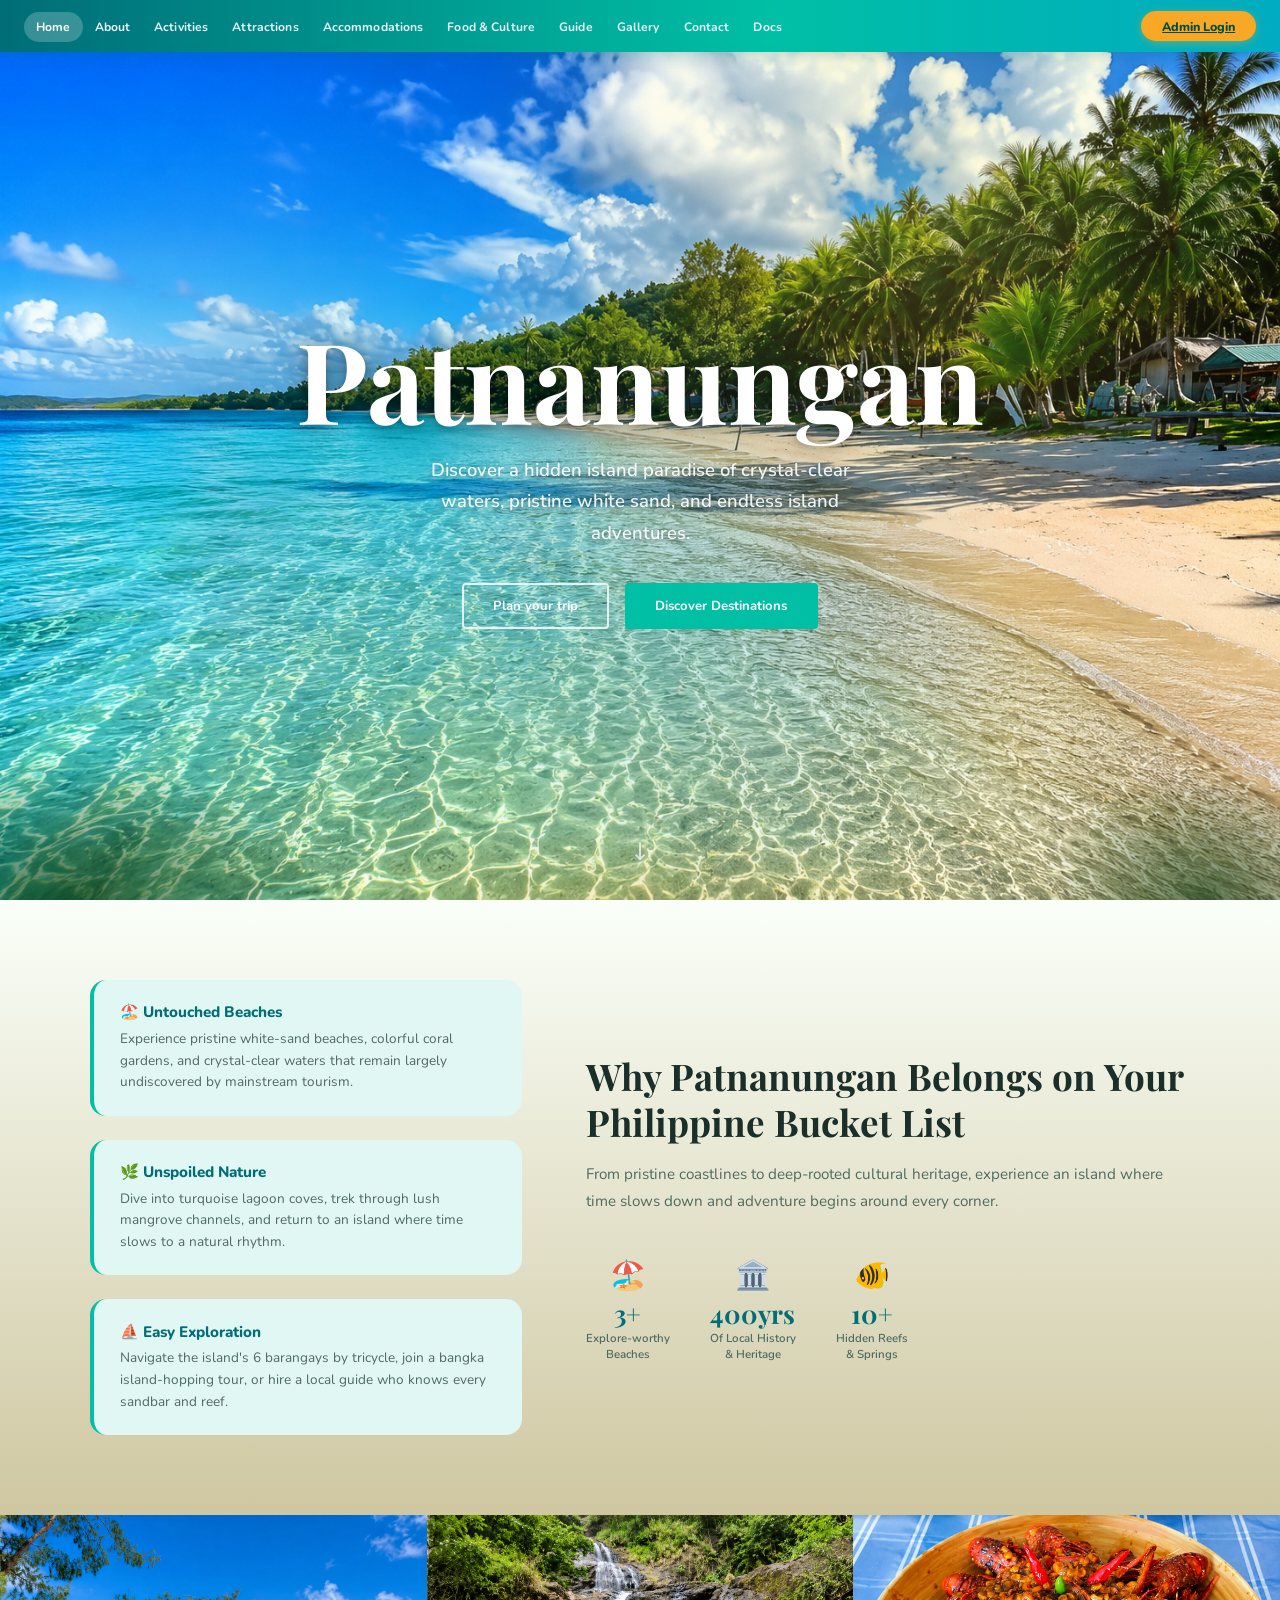
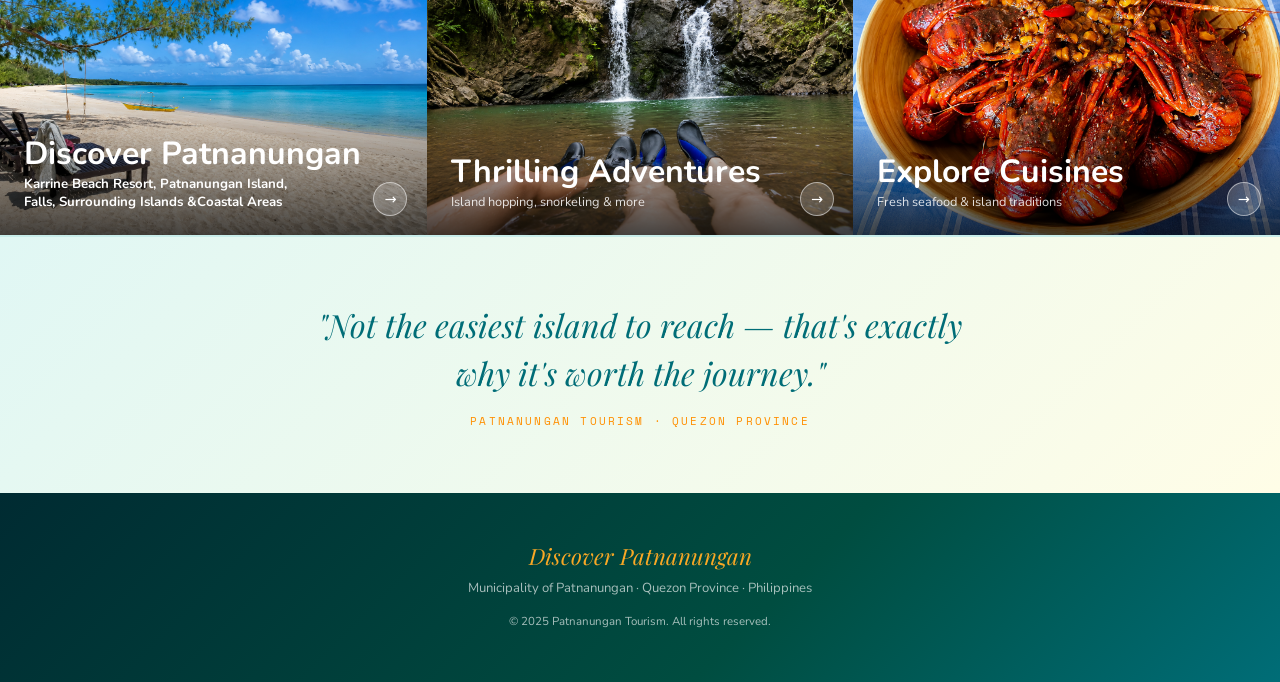
==== commit be7935b1: "Enhance admin dashboard with action buttons for inquiries; update contact and culture pages for impr" ====
--- a/patnanungan_site/index.html
+++ b/patnanungan_site/index.html
@@ -130,7 +130,7 @@
     <li><a href="contact.html">Contact</a></li>
     <li><a href="docs.html">Docs</a></li>
   </ul>
- <a href="http://patnanungan_site.local:8080/admin_login.php">Admin Login</a>
+ <a href="http://patnanungan_site.local:8080/admin_login.php"  class="nav-book">Admin Login</a>
   <button class="nav-toggle" id="navToggle" onclick="toggleNav()"><span></span><span></span><span></span></button>
 </nav>
 
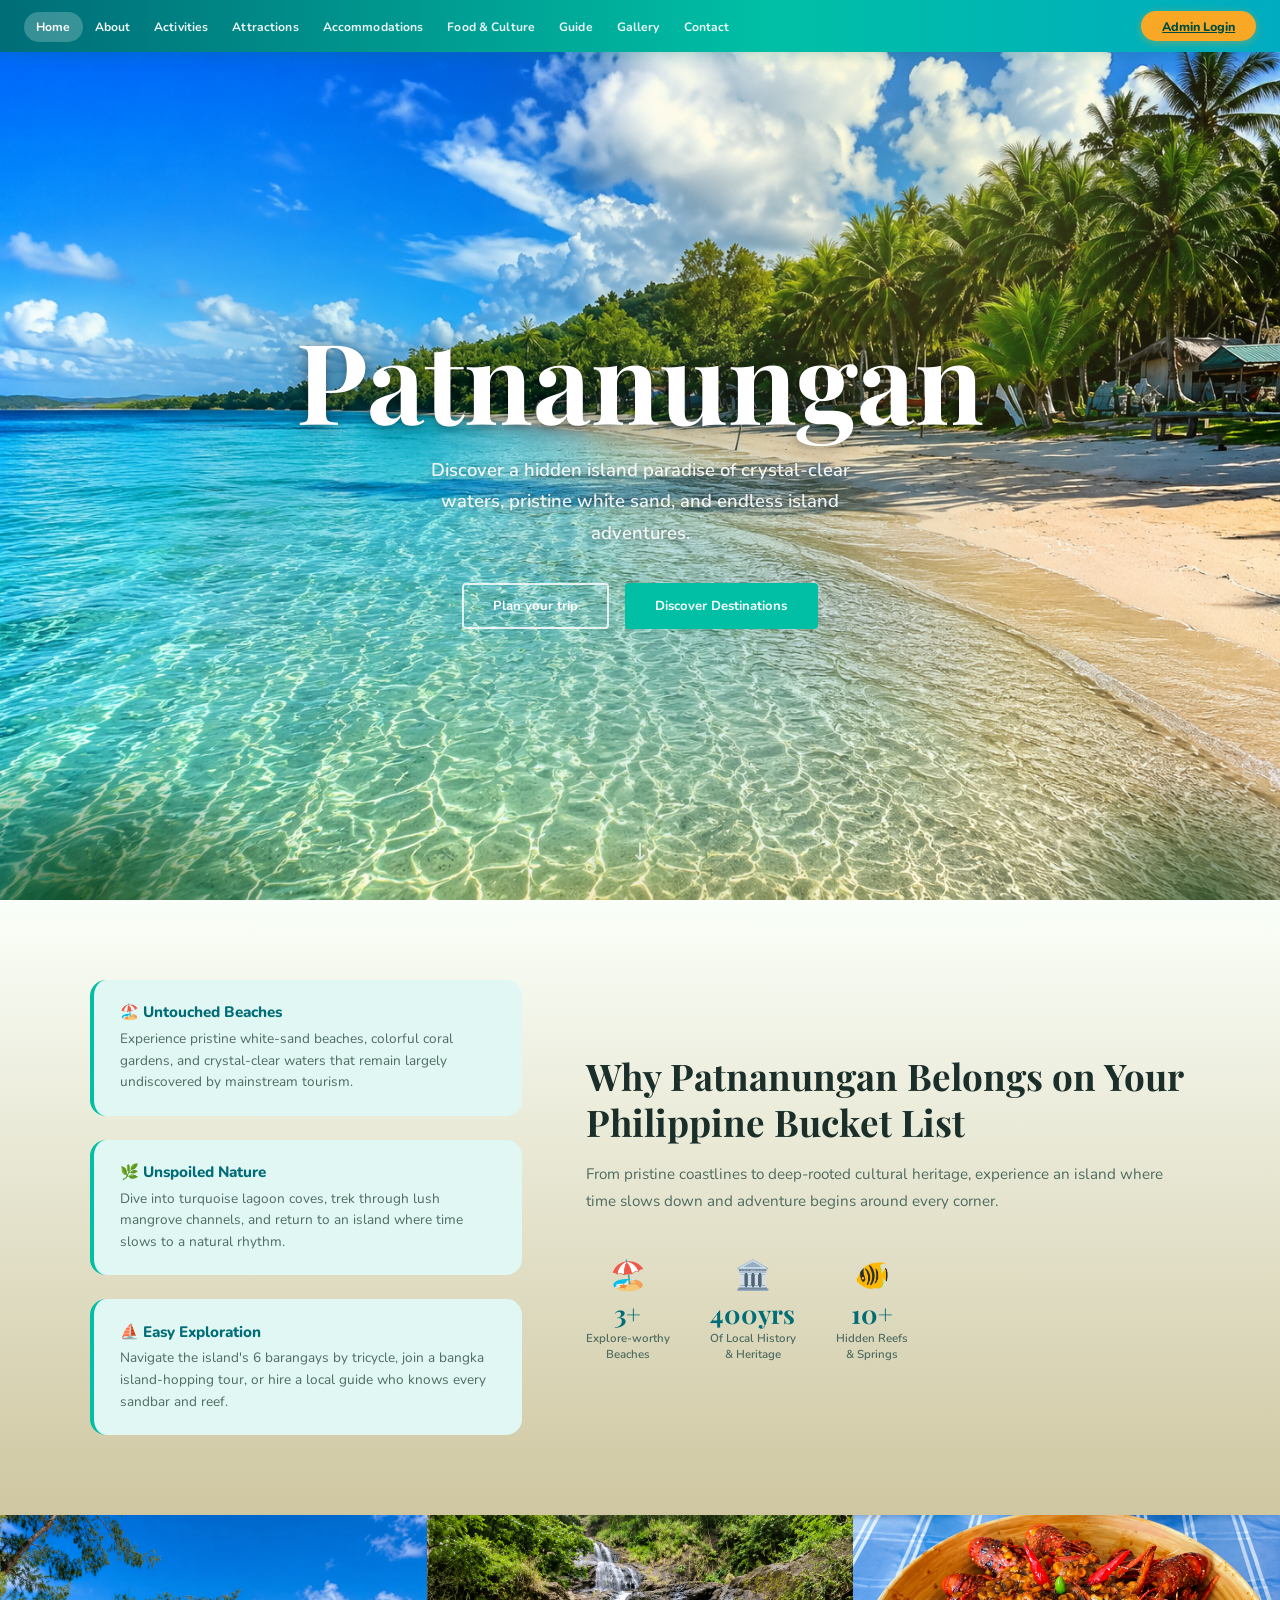
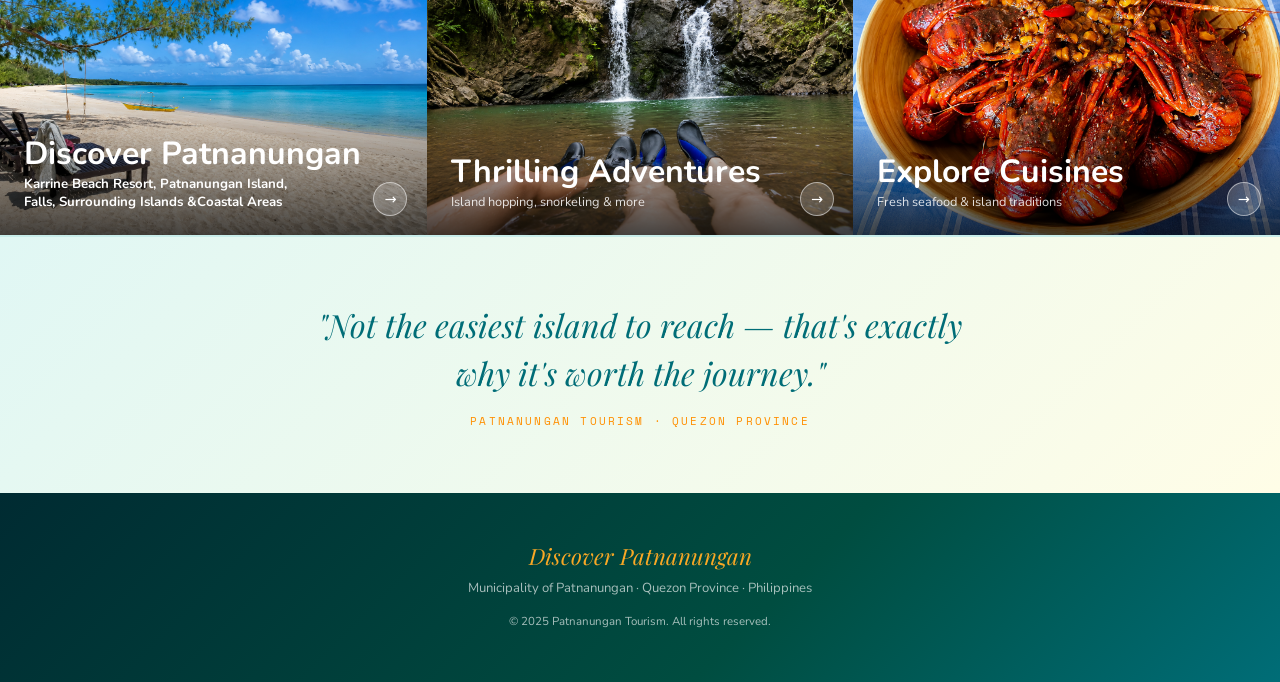
==== commit 2d533296: "Remove documentation links from multiple pages" ====
--- a/patnanungan_site/index.html
+++ b/patnanungan_site/index.html
@@ -128,7 +128,7 @@
     <li><a href="guide.html">Guide</a></li>
     <li><a href="gallery.html">Gallery</a></li>
     <li><a href="contact.html">Contact</a></li>
-    <li><a href="docs.html">Docs</a></li>
+    
   </ul>
  <a href="http://patnanungan_site.local:8080/admin_login.php"  class="nav-book">Admin Login</a>
   <button class="nav-toggle" id="navToggle" onclick="toggleNav()"><span></span><span></span><span></span></button>
